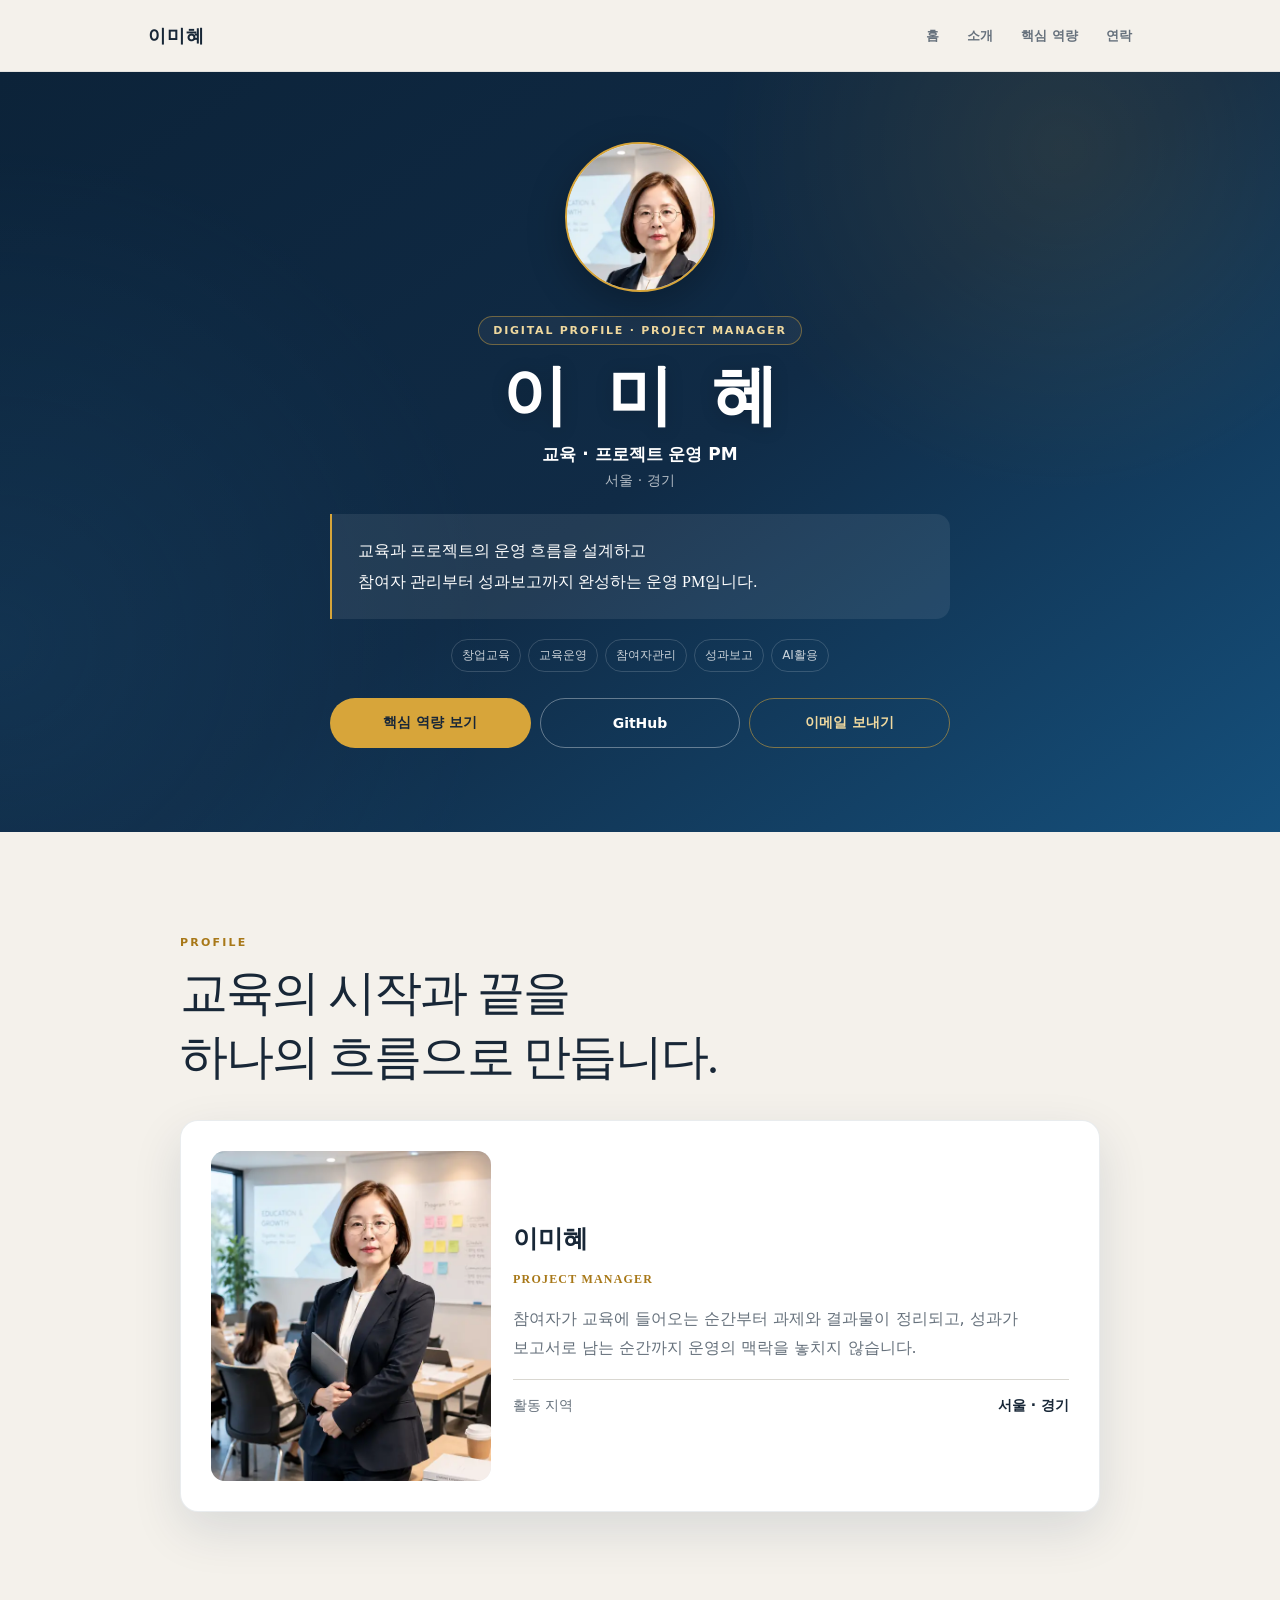
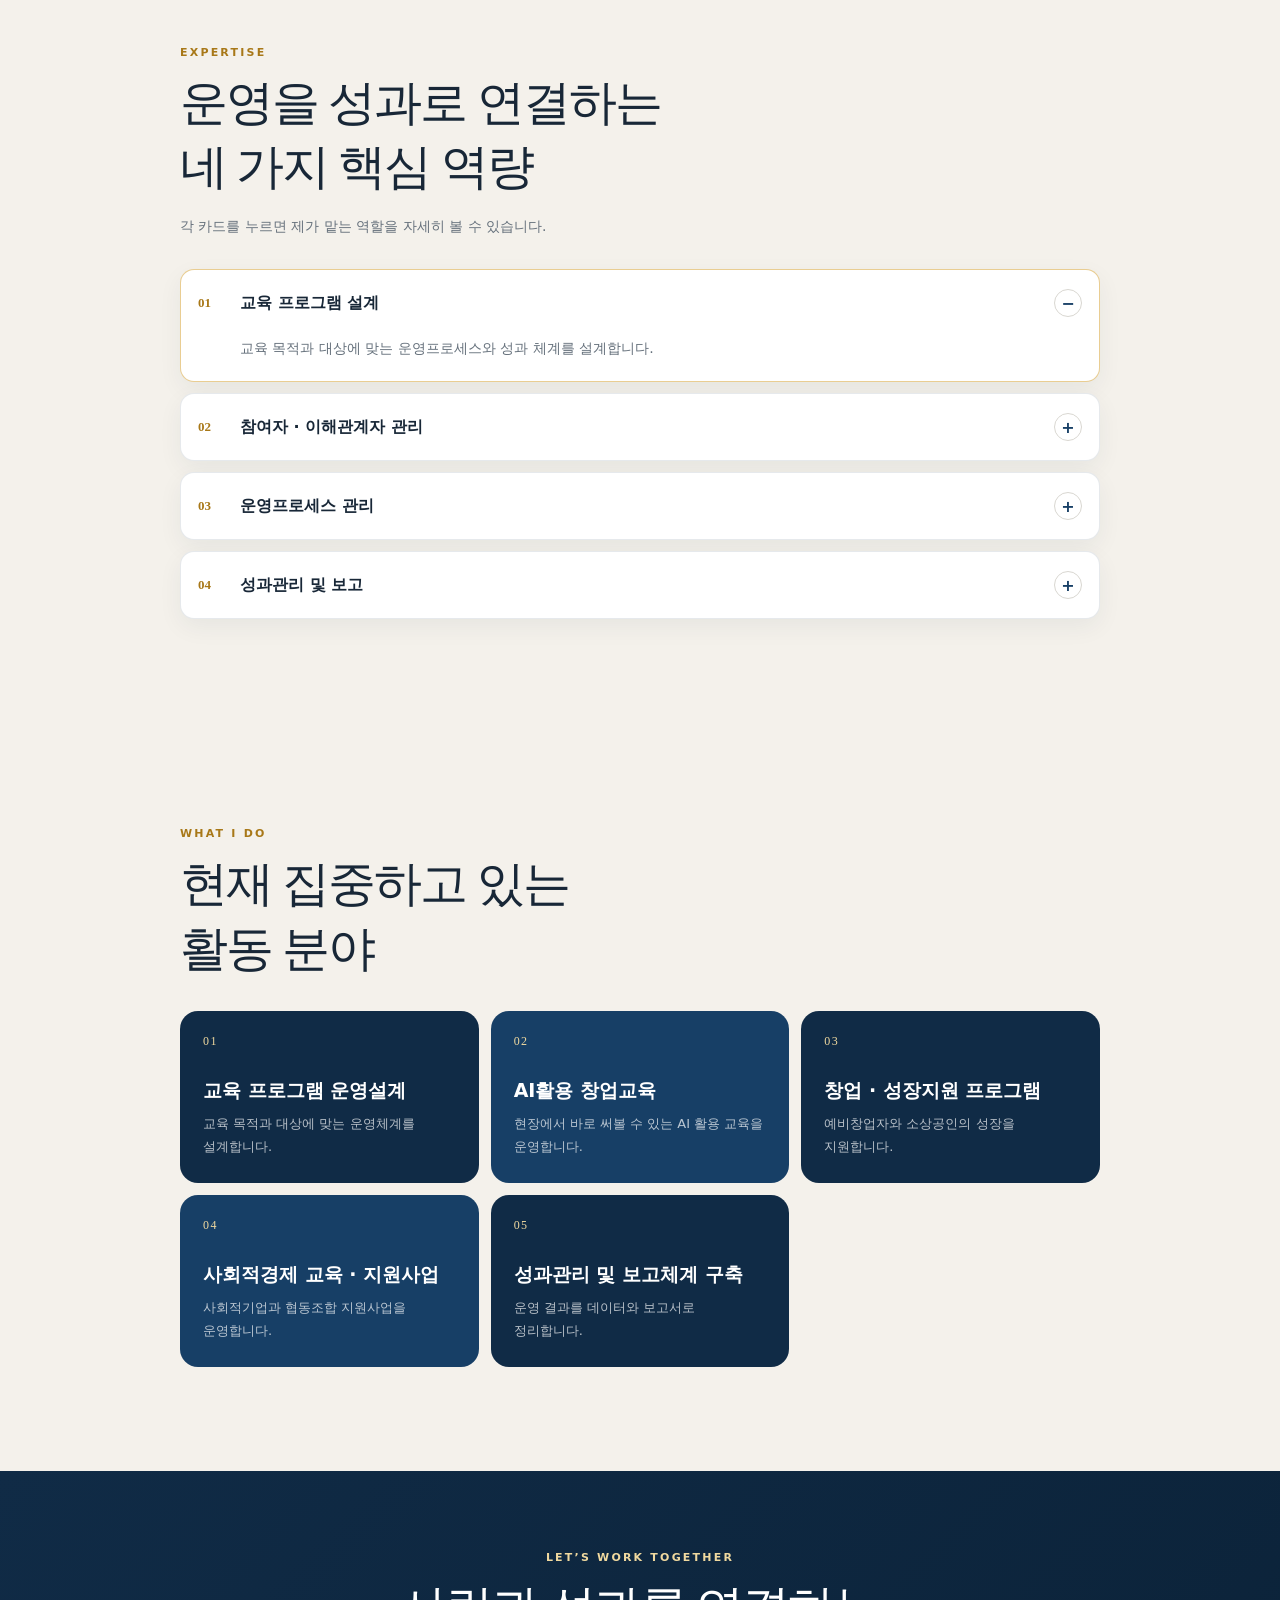
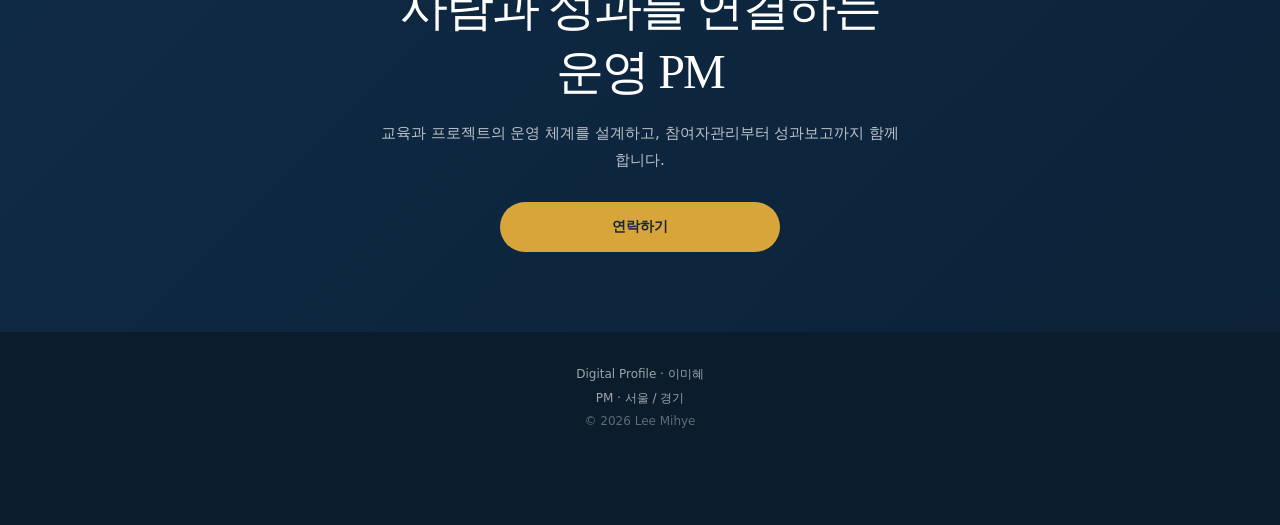
==== index.html @ c93a5d5e "Update profile content and contact links" ====
<!doctype html>
<html lang="ko">
  <head>
    <meta charset="utf-8" />
    <meta name="viewport" content="width=device-width, initial-scale=1" />
    <title>이미혜 PM | 창업교육 운영 프로필</title>
    <meta name="description" content="창업교육의 흐름을 설계하고 참여자 관리부터 성과보고까지 완성하는 운영 PM 이미혜의 디지털 프로필입니다." />
    <meta name="robots" content="index, follow" />
    <link rel="canonical" href="https://dlalgp75-del.github.io/" />

    <meta property="og:title" content="이미혜 PM | 창업교육 운영 프로필" />
    <meta property="og:description" content="창업교육 운영설계부터 참여자 관리, 성과보고까지 연결하는 운영 PM 이미혜입니다." />
    <meta property="og:type" content="profile" />
    <meta property="og:url" content="https://dlalgp75-del.github.io/" />
    <meta property="og:image" content="https://dlalgp75-del.github.io/assets/%EB%AA%85%ED%95%A8%EC%9D%B4%EB%AF%B8%EC%A7%80-%EC%82%AC%EC%A7%84.webp" />
    <meta property="og:image:alt" content="창업교육 운영 PM 이미혜 프로필 이미지" />

    <!-- 네이버 서치어드바이저 소유확인 meta 태그를 여기에 추가하세요. -->
    <!-- Google Search Console 소유확인 meta 태그를 여기에 추가하세요. -->

    <link rel="stylesheet" href="style.css" />
    <script src="script.js" defer></script>
  </head>
  <body>
    <header class="site-header">
      <div class="nav-shell">
        <a class="wordmark" href="#hero" aria-label="이미혜 프로필 홈">이미혜</a>
        <button class="menu-button" type="button" aria-expanded="false" aria-controls="site-nav">메뉴</button>
        <nav class="site-nav" id="site-nav" aria-label="주요 메뉴">
          <a href="#hero">홈</a>
          <a href="#profile">소개</a>
          <a href="#expertise">핵심 역량</a>
          <a href="#contact">연락</a>
        </nav>
      </div>
    </header>

    <main>
      <section class="hero" id="hero" aria-labelledby="hero-title">
        <div class="hero-glow" aria-hidden="true"></div>
        <div class="hero-inner">
          <div class="hero-photo-frame">
            <img src="assets/명함이미지-사진.webp" alt="교육 프로그램 운영 현장에서 태블릿을 든 이미혜 PM" width="600" height="800" />
          </div>
          <p class="hero-label">Digital Profile · Project Manager</p>
          <h1 id="hero-title">이 미 혜</h1>
          <p class="hero-role">교육 · 프로젝트 운영 PM</p>
          <p class="hero-location">서울 · 경기</p>
          <div class="hero-intro">
            <p>교육과 프로젝트의 운영 흐름을 설계하고</p>
            <p>참여자 관리부터 성과보고까지 완성하는 운영 PM입니다.</p>
          </div>
          <ul class="keyword-list" aria-label="핵심 키워드">
            <li>창업교육</li><li>교육운영</li><li>참여자관리</li><li>성과보고</li><li>AI활용</li>
          </ul>
          <div class="hero-actions">
            <a class="button button-primary" href="#expertise">핵심 역량 보기</a>
            <a class="button button-outline" href="https://github.com/dlalgp75-del" target="_blank" rel="noopener noreferrer">GitHub</a>
            <a class="button button-ghost" href="mailto:dlalgP75@gmail.com">이메일 보내기</a>
          </div>
        </div>
      </section>

      <section class="profile section" id="profile" aria-labelledby="profile-title">
        <div class="section-heading">
          <p class="eyebrow">Profile</p>
          <h2 id="profile-title">교육의 시작과 끝을<br />하나의 흐름으로 만듭니다.</h2>
        </div>
        <div class="profile-card">
          <img src="assets/명함이미지-사진.webp" alt="교육 프로그램을 운영하는 이미혜 PM의 프로필 사진" width="600" height="800" loading="lazy" />
          <div>
            <p class="profile-name">이미혜 <span>Project Manager</span></p>
            <p>참여자가 교육에 들어오는 순간부터 과제와 결과물이 정리되고, 성과가 보고서로 남는 순간까지 운영의 맥락을 놓치지 않습니다.</p>
            <div class="profile-meta">
              <span>활동 지역</span><strong>서울 · 경기</strong>
            </div>
          </div>
        </div>
      </section>

      <section class="expertise section" id="expertise" aria-labelledby="expertise-title">
        <div class="section-heading">
          <p class="eyebrow">Expertise</p>
          <h2 id="expertise-title">운영을 성과로 연결하는<br />네 가지 핵심 역량</h2>
          <p class="section-description">각 카드를 누르면 제가 맡는 역할을 자세히 볼 수 있습니다.</p>
        </div>

        <div class="accordion" data-accordion>
          <article class="accordion-item is-open">
            <h3><button type="button" aria-expanded="true"><span class="index">01</span><span>교육 프로그램 설계</span><span class="toggle" aria-hidden="true">−</span></button></h3>
            <div class="accordion-panel"><p>교육 목적과 대상에 맞는 운영프로세스와 성과 체계를 설계합니다.</p></div>
          </article>
          <article class="accordion-item">
            <h3><button type="button" aria-expanded="false"><span class="index">02</span><span>참여자 · 이해관계자 관리</span><span class="toggle" aria-hidden="true">+</span></button></h3>
            <div class="accordion-panel" hidden><p>교육생, 강사, 멘토, 기관 담당자를 연결하고 운영합니다.</p></div>
          </article>
          <article class="accordion-item">
            <h3><button type="button" aria-expanded="false"><span class="index">03</span><span>운영프로세스 관리</span><span class="toggle" aria-hidden="true">+</span></button></h3>
            <div class="accordion-panel" hidden><p>일정, 과제, 결과물, 커뮤니케이션을 체계적으로 관리합니다.</p></div>
          </article>
          <article class="accordion-item">
            <h3><button type="button" aria-expanded="false"><span class="index">04</span><span>성과관리 및 보고</span><span class="toggle" aria-hidden="true">+</span></button></h3>
            <div class="accordion-panel" hidden><p>교육 성과를 데이터로 정리하고 보고서까지 완성합니다.</p></div>
          </article>
        </div>
      </section>

      <section class="work section" id="work" aria-labelledby="work-title">
        <div class="section-heading">
          <p class="eyebrow">What I Do</p>
          <h2 id="work-title">현재 집중하고 있는<br />활동 분야</h2>
        </div>
        <div class="work-grid">
          <article><span>01</span><h3>교육 프로그램 운영설계</h3><p>교육 목적과 대상에 맞는 운영체계를 설계합니다.</p></article>
          <article><span>02</span><h3>AI활용 창업교육</h3><p>현장에서 바로 써볼 수 있는 AI 활용 교육을 운영합니다.</p></article>
          <article><span>03</span><h3>창업 · 성장지원 프로그램</h3><p>예비창업자와 소상공인의 성장을 지원합니다.</p></article>
          <article><span>04</span><h3>사회적경제 교육 · 지원사업</h3><p>사회적기업과 협동조합 지원사업을 운영합니다.</p></article>
          <article><span>05</span><h3>성과관리 및 보고체계 구축</h3><p>운영 결과를 데이터와 보고서로 정리합니다.</p></article>
        </div>
      </section>

      <section class="contact" id="contact" aria-labelledby="contact-title">
        <div class="contact-inner">
          <p class="eyebrow">Let’s Work Together</p>
          <h2 id="contact-title">사람과 성과를 연결하는<br />운영 PM</h2>
          <p>교육과 프로젝트의 운영 체계를 설계하고, 참여자관리부터 성과보고까지 함께 합니다.</p>
          <a class="button button-gold" href="mailto:dlalgP75@gmail.com">연락하기</a>
        </div>
      </section>
    </main>

    <footer>
      <p>Digital Profile · 이미혜</p>
      <p>PM · 서울 / 경기</p>
      <p class="copyright">© <span id="year"></span> Lee Mihye</p>
    </footer>

    <button class="top-button" type="button" aria-label="페이지 맨 위로">위로</button>
  </body>
</html>
---- style.css ----
:root {
  color-scheme: light;
  --navy: #102b46;
  --navy-2: #173f66;
  --navy-3: #244f78;
  --gold: #d7a53a;
  --gold-soft: #f0d99f;
  --paper: #f4f1eb;
  --white: #fff;
  --ink: #182737;
  --muted: #66717c;
  --line: #d9d7d1;
  --radius: 18px;
  --shadow: 0 18px 50px rgba(16, 43, 70, .12);
}

* { box-sizing: border-box; }
html { scroll-behavior: smooth; scroll-padding-top: 70px; }
body { margin: 0; overflow-x: hidden; background: var(--paper); color: var(--ink); font-family: Pretendard, "Noto Sans KR", system-ui, -apple-system, BlinkMacSystemFont, "Segoe UI", sans-serif; word-break: keep-all; }
button, a { -webkit-tap-highlight-color: transparent; }
a { color: inherit; text-decoration: none; }
button { font: inherit; }
img { display: block; max-width: 100%; }
h1, h2, h3, p { margin-top: 0; }

.site-header { position: sticky; top: 0; z-index: 50; height: 64px; background: rgba(244,241,235,.94); border-bottom: 1px solid rgba(16,43,70,.08); backdrop-filter: blur(14px); }
.nav-shell { width: min(100%, 1040px); height: 100%; margin: 0 auto; padding: 0 20px; display: flex; align-items: center; justify-content: space-between; }
.wordmark { font-family: Georgia, "Noto Serif KR", serif; font-size: 18px; font-weight: 700; letter-spacing: .05em; }
.menu-button { min-width: 48px; min-height: 44px; padding: 0 8px; border: 0; background: transparent; color: var(--navy); font-size: 14px; font-weight: 800; cursor: pointer; }
.site-nav { position: absolute; top: 64px; left: 0; right: 0; display: none; padding: 10px 20px 18px; background: rgba(244,241,235,.98); border-bottom: 1px solid var(--line); box-shadow: 0 14px 26px rgba(16,43,70,.08); }
.site-nav.is-open { display: grid; }
.site-nav a { min-height: 48px; display: flex; align-items: center; border-bottom: 1px solid rgba(16,43,70,.08); font-weight: 700; }

.hero { position: relative; overflow: hidden; background: linear-gradient(145deg, #0c2339 0%, var(--navy) 52%, #15507c 100%); color: var(--white); }
.hero-glow { position: absolute; inset: 0; opacity: .45; background: radial-gradient(circle at 83% 10%, rgba(215,165,58,.25), transparent 28%), radial-gradient(circle at 0 75%, rgba(45,121,174,.3), transparent 36%); pointer-events: none; }
.hero-inner { position: relative; width: min(100%, 760px); min-height: calc(100svh - 64px); margin: 0 auto; padding: 54px 20px 48px; display: flex; flex-direction: column; align-items: center; text-align: center; }
.hero-photo-frame { position: relative; width: 128px; height: 128px; flex: 0 0 128px; margin-bottom: 24px; overflow: hidden; border: 2px solid var(--gold); border-radius: 50%; box-shadow: 0 12px 38px rgba(0,0,0,.25); background: #e8edf2; }
.hero-photo-frame img { position: absolute; top: -8%; left: -40%; width: 180%; max-width: none; height: auto; }
.hero-label { margin-bottom: 15px; padding: 7px 14px; border: 1px solid rgba(215,165,58,.45); border-radius: 999px; background: rgba(255,255,255,.05); color: var(--gold-soft); font-size: 11px; font-weight: 700; letter-spacing: .16em; text-transform: uppercase; }
.hero h1 { margin-bottom: 12px; font-family: "Pretendard Variable", Pretendard, "Noto Sans KR", "Apple SD Gothic Neo", "Malgun Gothic", sans-serif; font-size: clamp(42px, 13vw, 66px); font-weight: 800; letter-spacing: .16em; line-height: 1.08; text-indent: .16em; text-shadow: 0 2px 18px rgba(0, 0, 0, .18); -webkit-font-smoothing: antialiased; }
.hero-role { margin-bottom: 6px; font-size: 17px; font-weight: 700; }
.hero-location { margin-bottom: 24px; color: rgba(255,255,255,.68); font-size: 14px; }
.hero-intro { width: 100%; margin-bottom: 20px; padding: 19px 18px; text-align: left; border-left: 2px solid var(--gold); border-radius: 0 14px 14px 0; background: rgba(255,255,255,.08); }
.hero-intro p { margin: 0; font-family: Georgia, "Noto Serif KR", serif; font-size: 16px; line-height: 1.9; }
.keyword-list { list-style: none; margin: 0 0 26px; padding: 0; display: flex; flex-wrap: wrap; justify-content: center; gap: 7px; }
.keyword-list li { padding: 7px 10px; border: 1px solid rgba(255,255,255,.16); border-radius: 999px; color: rgba(255,255,255,.78); font-size: 12px; }
.hero-actions { width: 100%; display: grid; grid-template-columns: 1fr 1fr; gap: 9px; }
.button { min-height: 50px; display: inline-flex; align-items: center; justify-content: center; padding: 0 17px; border: 1px solid transparent; border-radius: 999px; font-size: 14px; font-weight: 800; transition: transform .2s ease, background .2s ease; }
.button:active { transform: scale(.98); }
.button-primary { background: var(--gold); color: #172638; }
.button-outline { border-color: rgba(255,255,255,.35); color: var(--white); }
.button-ghost { grid-column: 1 / -1; border-color: rgba(215,165,58,.55); color: var(--gold-soft); }

.section { width: min(calc(100% - 40px), 920px); margin: 0 auto; padding: 78px 0; }
.section-heading { margin-bottom: 30px; }
.eyebrow { margin-bottom: 12px; color: #a87818; font-size: 11px; font-weight: 800; letter-spacing: .2em; text-transform: uppercase; }
.section h2, .contact h2 { margin-bottom: 16px; font-family: Georgia, "Noto Serif KR", serif; font-size: clamp(30px, 9vw, 48px); font-weight: 500; line-height: 1.34; letter-spacing: -.04em; }
.section-description { margin: 0; color: var(--muted); font-size: 14px; line-height: 1.7; }

.profile { padding-bottom: 20px; }
.profile-card { padding: 24px; display: grid; gap: 22px; background: var(--white); border: 1px solid rgba(16,43,70,.09); border-radius: var(--radius); box-shadow: var(--shadow); }
.profile-card img { width: 100%; height: min(74vw, 340px); object-fit: cover; object-position: center 29%; border-radius: 14px; background: #e8edf2; }
.profile-card p { color: var(--muted); line-height: 1.85; }
.profile-name { margin-bottom: 14px; color: var(--ink) !important; font-family: Georgia, "Noto Serif KR", serif; font-size: 25px; font-weight: 700; }
.profile-name span { display: block; margin-top: 5px; color: #a87818; font-family: inherit; font-size: 12px; letter-spacing: .1em; text-transform: uppercase; }
.profile-meta { padding-top: 17px; display: flex; justify-content: space-between; border-top: 1px solid var(--line); font-size: 14px; }
.profile-meta span { color: var(--muted); }

.accordion { display: grid; gap: 11px; }
.accordion-item { overflow: hidden; background: var(--white); border: 1px solid rgba(16,43,70,.1); border-radius: 14px; box-shadow: 0 8px 24px rgba(16,43,70,.06); }
.accordion-item h3 { margin: 0; }
.accordion-item button { width: 100%; min-height: 66px; padding: 0 17px; display: grid; grid-template-columns: 34px 1fr 28px; align-items: center; gap: 8px; text-align: left; border: 0; background: transparent; color: var(--ink); font-size: 16px; font-weight: 800; cursor: pointer; }
.accordion-item .index { color: #a87818; font-family: Georgia, serif; font-size: 13px; }
.accordion-item .toggle { width: 28px; height: 28px; display: grid; place-items: center; border: 1px solid var(--line); border-radius: 50%; color: var(--navy-2); }
.accordion-panel { padding: 0 18px 20px 59px; }
.accordion-panel p { margin: 0; color: var(--muted); font-size: 14px; line-height: 1.8; }
.accordion-item.is-open { border-color: rgba(215,165,58,.55); }

.work { padding-top: 36px; }
.work-grid { display: grid; gap: 12px; }
.work-grid article { min-height: 172px; padding: 23px; position: relative; overflow: hidden; background: var(--navy); color: white; border-radius: var(--radius); }
.work-grid article:nth-child(even) { background: var(--navy-2); }
.work-grid span { display: block; margin-bottom: 28px; color: var(--gold-soft); font-family: Georgia, serif; font-size: 12px; letter-spacing: .12em; }
.work-grid h3 { margin-bottom: 9px; font-size: 19px; line-height: 1.45; }
.work-grid p { margin: 0; color: rgba(255,255,255,.7); font-size: 13px; line-height: 1.7; }

.contact { padding: 80px 20px; background: linear-gradient(135deg, var(--navy), #0b2238); color: white; }
.contact-inner { width: min(100%, 760px); margin: 0 auto; text-align: center; }
.contact .eyebrow { color: var(--gold-soft); }
.contact p:not(.eyebrow) { max-width: 560px; margin: 0 auto 28px; color: rgba(255,255,255,.72); font-size: 15px; line-height: 1.8; }
.button-gold { min-width: min(100%, 280px); background: var(--gold); color: #172638; }

footer { padding: 34px 20px 90px; text-align: center; background: #0b1c2c; color: rgba(255,255,255,.6); font-size: 12px; }
footer p { margin-bottom: 7px; }
.copyright { color: rgba(255,255,255,.35); }
.top-button { position: fixed; right: 16px; bottom: 16px; z-index: 40; min-width: 52px; min-height: 52px; padding: 0 12px; border: 0; border-radius: 50%; background: var(--gold); color: #172638; font-size: 12px; font-weight: 900; box-shadow: 0 10px 28px rgba(16,43,70,.24); cursor: pointer; opacity: 0; visibility: hidden; transform: translateY(8px); transition: .2s ease; }
.top-button.is-visible { opacity: 1; visibility: visible; transform: translateY(0); }

:focus-visible { outline: 3px solid #f5c552; outline-offset: 3px; }
@media (prefers-reduced-motion: reduce) { html { scroll-behavior: auto; } *, *::before, *::after { transition-duration: .01ms !important; animation-duration: .01ms !important; } }

@media (min-width: 700px) {
  .site-header { height: 72px; }
  .nav-shell { padding: 0 28px; }
  .menu-button { display: none; }
  .site-nav { position: static; display: flex; gap: 28px; padding: 0; background: transparent; border: 0; box-shadow: none; }
  .site-nav a { min-height: 44px; border: 0; color: var(--muted); font-size: 13px; }
  .hero-inner { min-height: 760px; padding: 70px 28px 62px; }
  .hero-photo-frame { width: 150px; height: 150px; flex-basis: 150px; }
  .hero-intro { max-width: 620px; padding: 22px 26px; }
  .hero-actions { max-width: 620px; grid-template-columns: repeat(3, 1fr); }
  .button-ghost { grid-column: auto; }
  .section { padding: 104px 0; }
  .profile { padding-bottom: 30px; }
  .profile-card { grid-template-columns: 280px 1fr; align-items: center; padding: 30px; }
  .profile-card img { height: 330px; }
  .work-grid { grid-template-columns: repeat(2, 1fr); }
  .work-grid article:last-child { grid-column: 1 / -1; }
}

@media (min-width: 1020px) {
  .work-grid { grid-template-columns: repeat(3, 1fr); }
  .work-grid article:last-child { grid-column: auto; }
}
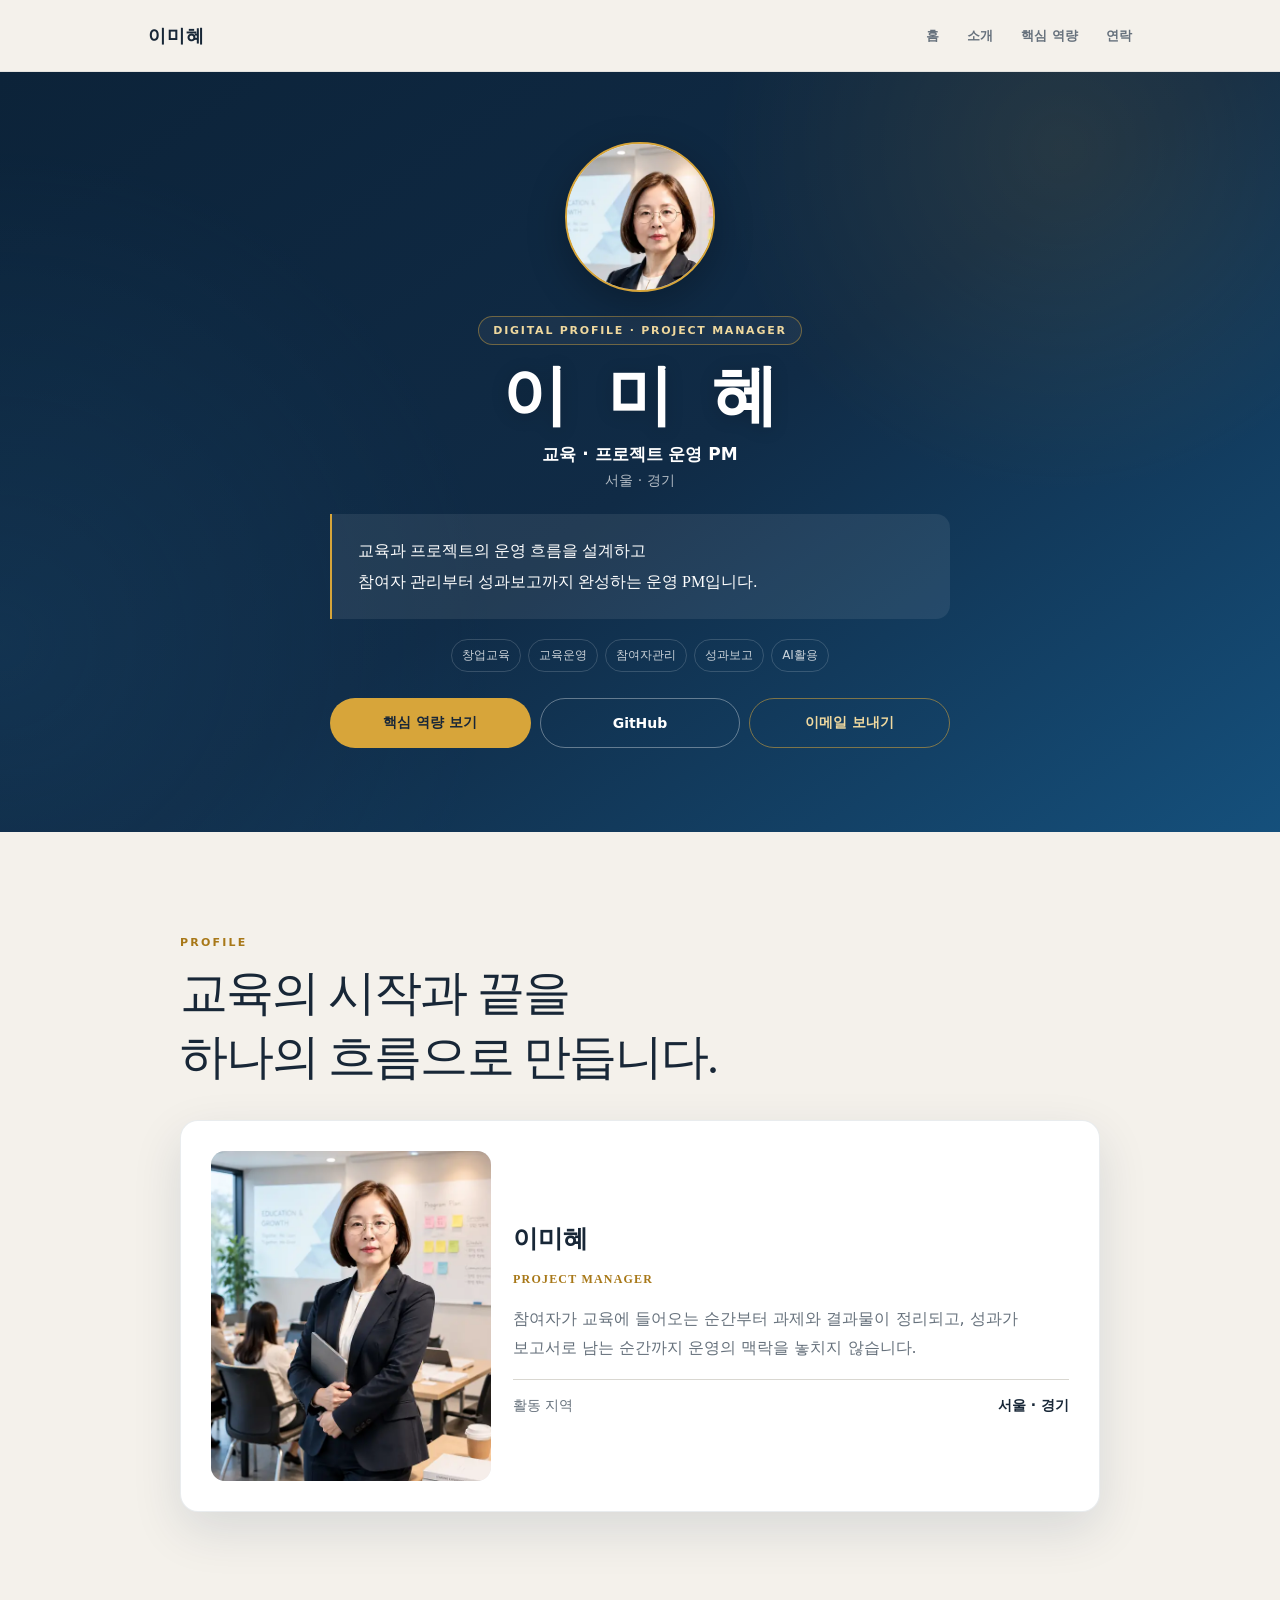
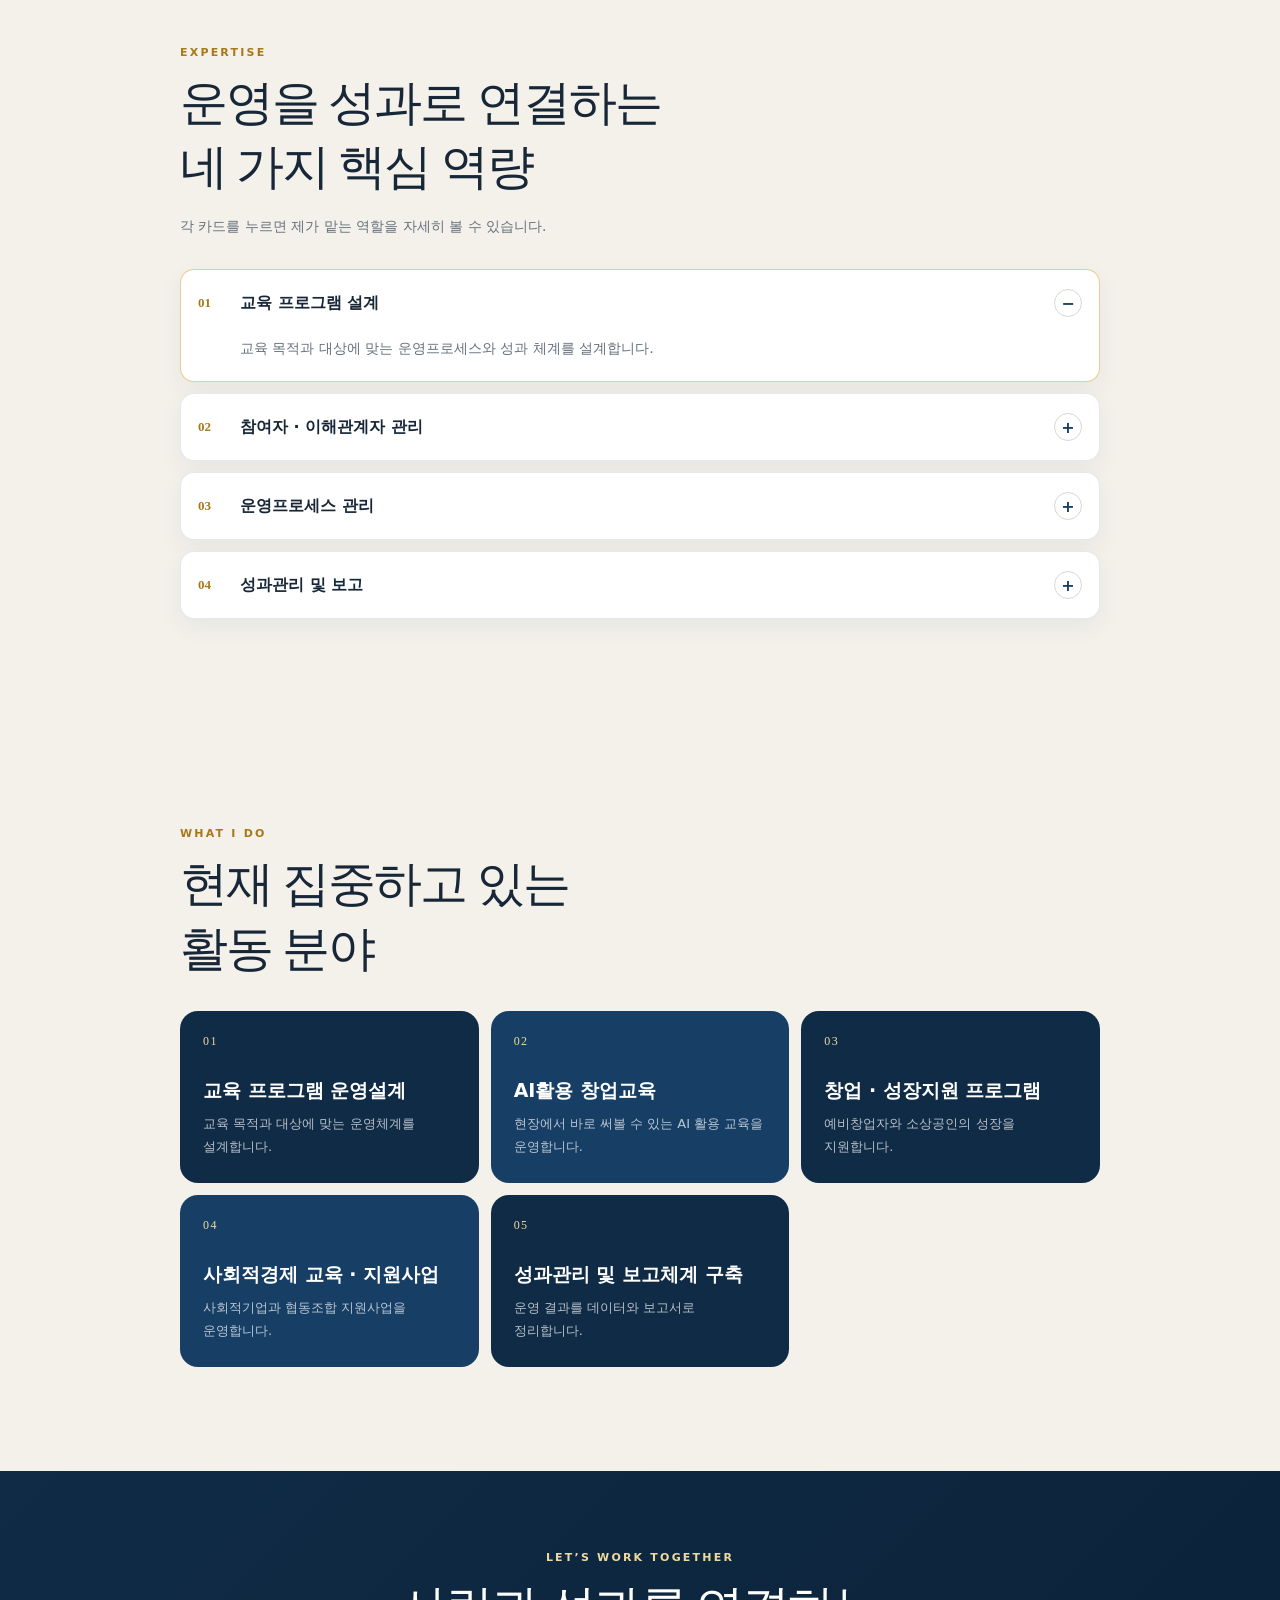
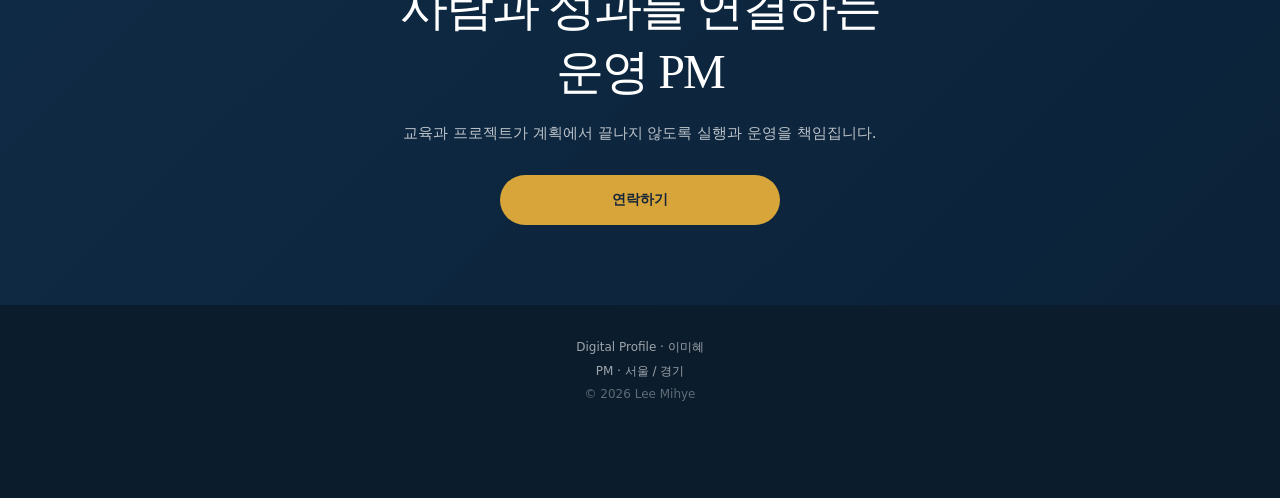
==== commit b82223a5: "Add Naver site verification" ====
--- a/index.html
+++ b/index.html
@@ -15,7 +15,7 @@
     <meta property="og:image" content="https://dlalgp75-del.github.io/assets/%EB%AA%85%ED%95%A8%EC%9D%B4%EB%AF%B8%EC%A7%80-%EC%82%AC%EC%A7%84.webp" />
     <meta property="og:image:alt" content="창업교육 운영 PM 이미혜 프로필 이미지" />
 
-    <!-- 네이버 서치어드바이저 소유확인 meta 태그를 여기에 추가하세요. -->
+    <meta name="naver-site-verification" content="129de9b3746210fc7289e3634376429705ed13fb" />
     <!-- Google Search Console 소유확인 meta 태그를 여기에 추가하세요. -->
 
     <link rel="stylesheet" href="style.css" />
@@ -123,7 +123,7 @@
         <div class="contact-inner">
           <p class="eyebrow">Let’s Work Together</p>
           <h2 id="contact-title">사람과 성과를 연결하는<br />운영 PM</h2>
-          <p>교육과 프로젝트의 운영 체계를 설계하고, 참여자관리부터 성과보고까지 함께 합니다.</p>
+          <p>교육과 프로젝트가 계획에서 끝나지 않도록 실행과 운영을 책임집니다.</p>
           <a class="button button-gold" href="mailto:dlalgP75@gmail.com">연락하기</a>
         </div>
       </section>
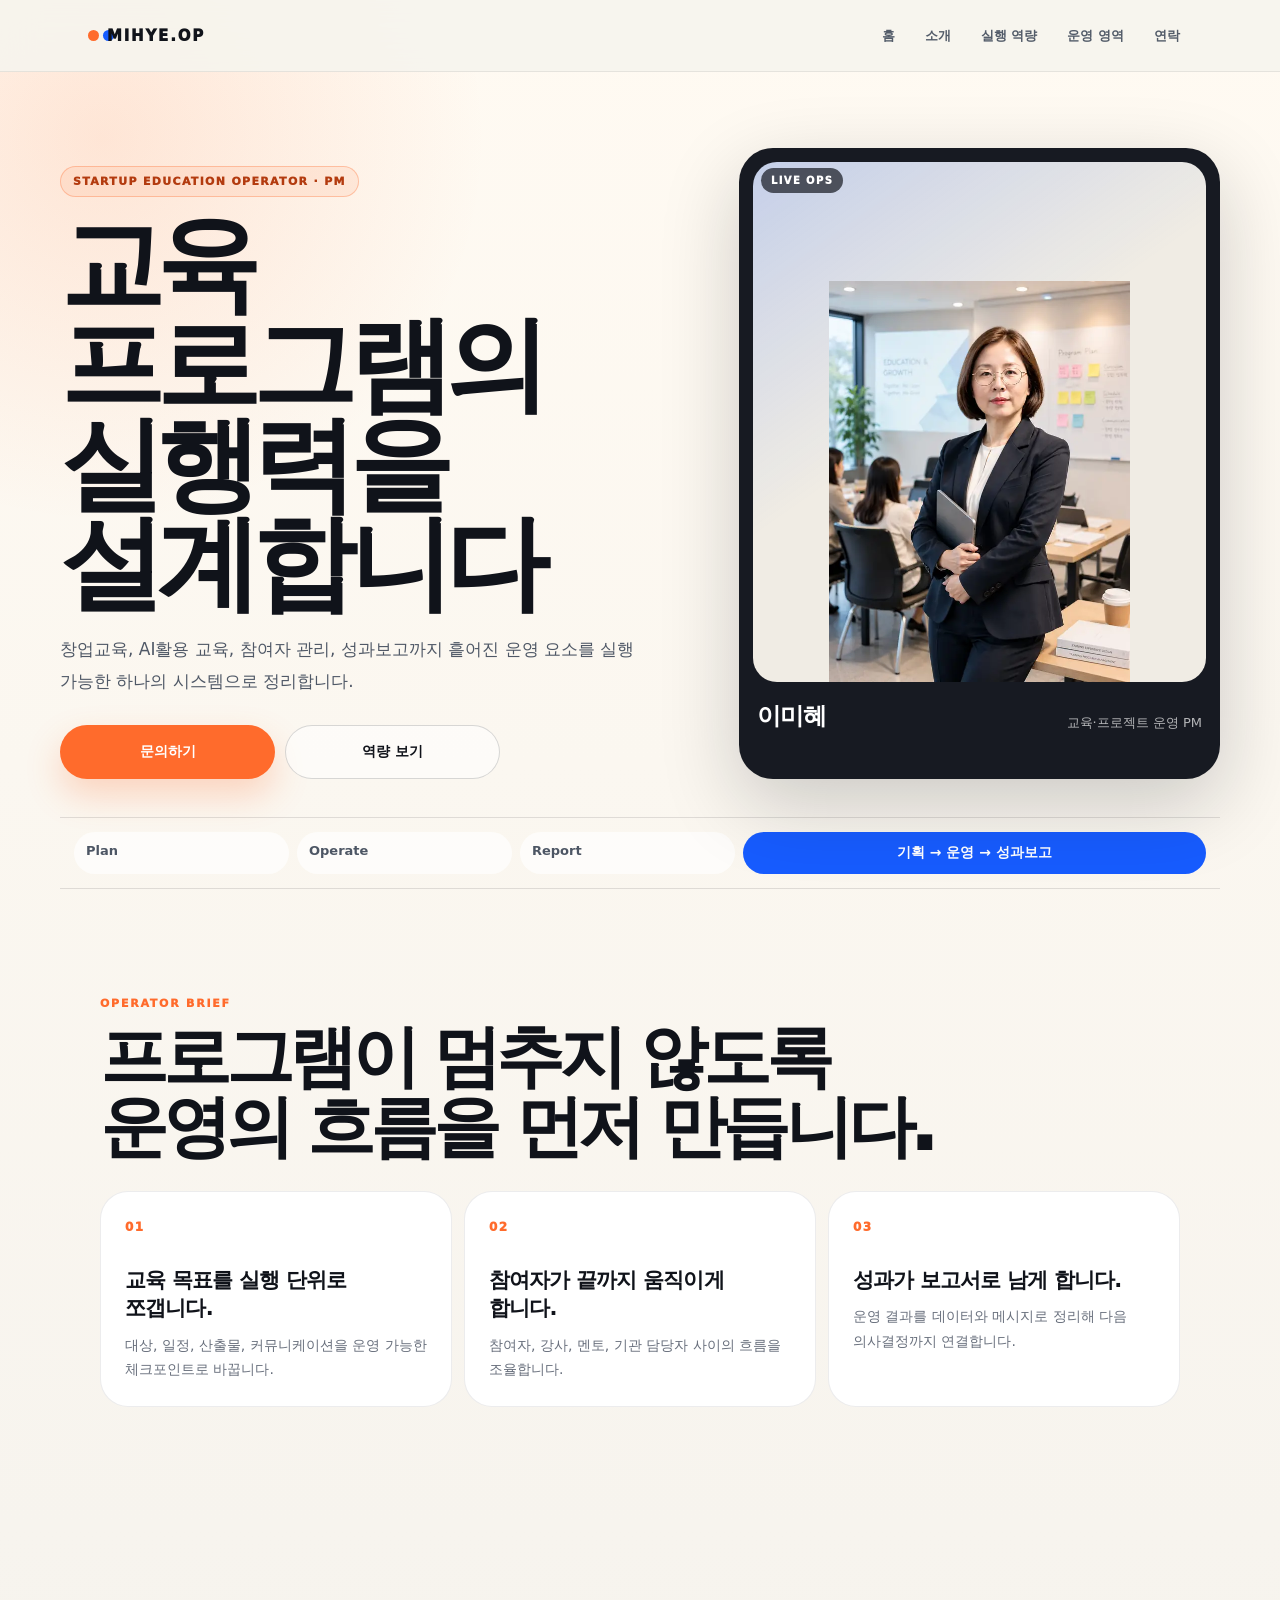
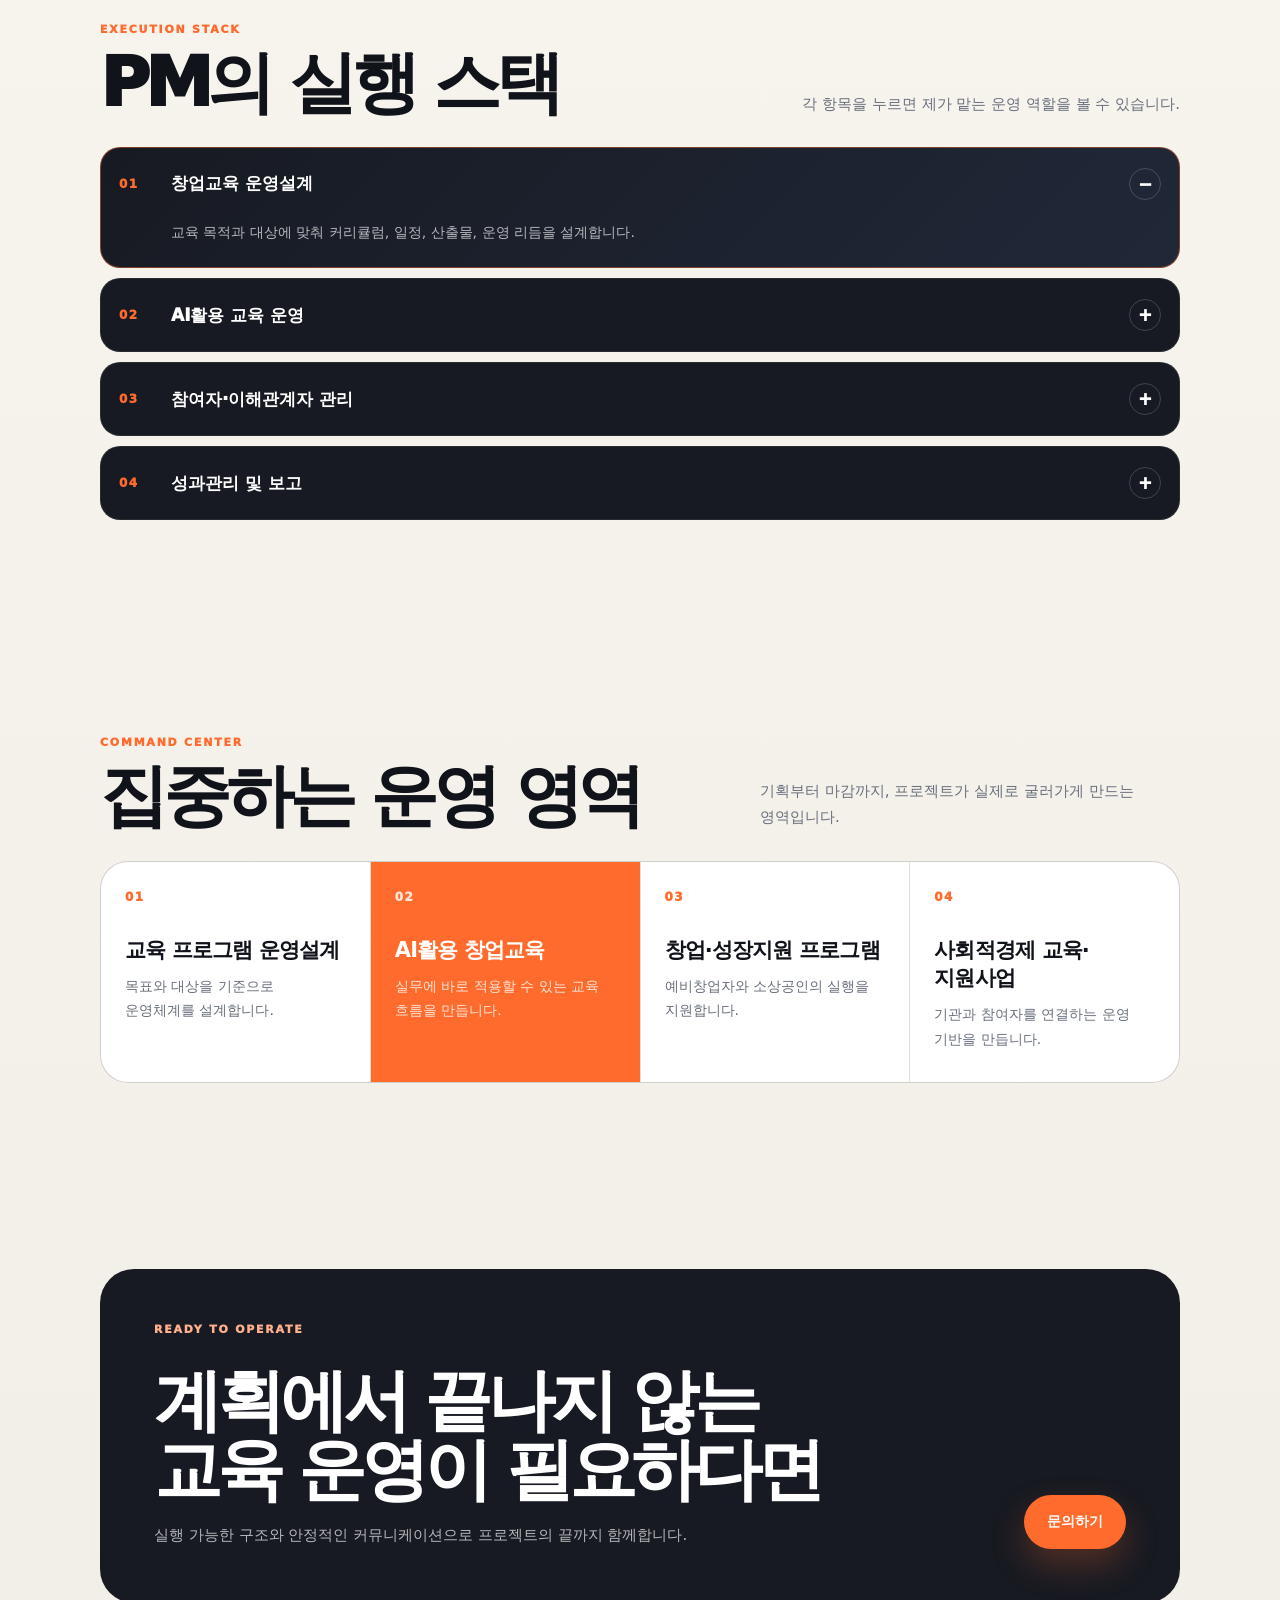
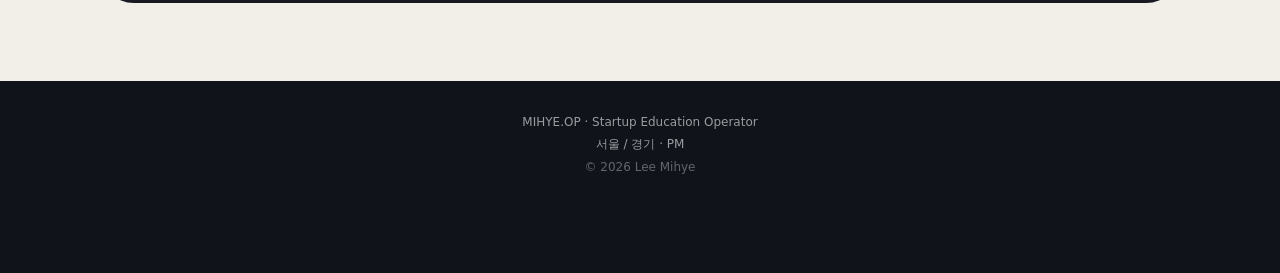
==== commit c86f25a1: "Redesign business card homepage" ====
--- a/index.html
+++ b/index.html
@@ -3,20 +3,32 @@
   <head>
     <meta charset="utf-8" />
     <meta name="viewport" content="width=device-width, initial-scale=1" />
-    <title>이미혜 PM | 창업교육 운영 프로필</title>
-    <meta name="description" content="창업교육의 흐름을 설계하고 참여자 관리부터 성과보고까지 완성하는 운영 PM 이미혜의 디지털 프로필입니다." />
+    <title>이미혜 | Startup Education Operator</title>
+    <meta
+      name="description"
+      content="교육 프로그램의 실행력을 설계하고 창업교육, AI활용, 참여자 관리, 성과보고까지 연결하는 운영 PM 이미혜의 디지털 명함입니다."
+    />
     <meta name="robots" content="index, follow" />
     <link rel="canonical" href="https://dlalgp75-del.github.io/" />
 
-    <meta property="og:title" content="이미혜 PM | 창업교육 운영 프로필" />
-    <meta property="og:description" content="창업교육 운영설계부터 참여자 관리, 성과보고까지 연결하는 운영 PM 이미혜입니다." />
+    <meta property="og:title" content="이미혜 | Startup Education Operator" />
+    <meta
+      property="og:description"
+      content="교육 프로그램의 실행력을 설계하는 교육·프로젝트 운영 PM입니다."
+    />
     <meta property="og:type" content="profile" />
     <meta property="og:url" content="https://dlalgp75-del.github.io/" />
     <meta property="og:image" content="https://dlalgp75-del.github.io/assets/%EB%AA%85%ED%95%A8%EC%9D%B4%EB%AF%B8%EC%A7%80-%EC%82%AC%EC%A7%84.webp" />
-    <meta property="og:image:alt" content="창업교육 운영 PM 이미혜 프로필 이미지" />
-
+    <meta property="og:image:alt" content="교육·프로젝트 운영 PM 이미혜 프로필 이미지" />
+
+    <meta name="theme-color" content="#ff6b2c" />
+    <link rel="icon" href="assets/favicon.svg" type="image/svg+xml" />
+    <link rel="alternate icon" href="assets/favicon.svg" />
+
+    <!-- 네이버 서치어드바이저 소유확인 meta 태그 -->
     <meta name="naver-site-verification" content="129de9b3746210fc7289e3634376429705ed13fb" />
-    <!-- Google Search Console 소유확인 meta 태그를 여기에 추가하세요. -->
+    <!-- Google Search Console 소유확인 meta 태그 -->
+    <meta name="google-site-verification" content="pOW8iEsNXbfa50IV0wACJZrqxTkTw2-eVCMSi6U2Gq4" />
 
     <link rel="stylesheet" href="style.css" />
     <script src="script.js" defer></script>
@@ -24,12 +36,13 @@
   <body>
     <header class="site-header">
       <div class="nav-shell">
-        <a class="wordmark" href="#hero" aria-label="이미혜 프로필 홈">이미혜</a>
+        <a class="wordmark" href="#hero" aria-label="이미혜 프로필 홈">MIHYE.OP</a>
         <button class="menu-button" type="button" aria-expanded="false" aria-controls="site-nav">메뉴</button>
         <nav class="site-nav" id="site-nav" aria-label="주요 메뉴">
           <a href="#hero">홈</a>
           <a href="#profile">소개</a>
-          <a href="#expertise">핵심 역량</a>
+          <a href="#expertise">실행 역량</a>
+          <a href="#work">운영 영역</a>
           <a href="#contact">연락</a>
         </nav>
       </div>
@@ -37,101 +50,174 @@
 
     <main>
       <section class="hero" id="hero" aria-labelledby="hero-title">
-        <div class="hero-glow" aria-hidden="true"></div>
         <div class="hero-inner">
-          <div class="hero-photo-frame">
-            <img src="assets/명함이미지-사진.webp" alt="교육 프로그램 운영 현장에서 태블릿을 든 이미혜 PM" width="600" height="800" />
-          </div>
-          <p class="hero-label">Digital Profile · Project Manager</p>
-          <h1 id="hero-title">이 미 혜</h1>
-          <p class="hero-role">교육 · 프로젝트 운영 PM</p>
-          <p class="hero-location">서울 · 경기</p>
-          <div class="hero-intro">
-            <p>교육과 프로젝트의 운영 흐름을 설계하고</p>
-            <p>참여자 관리부터 성과보고까지 완성하는 운영 PM입니다.</p>
-          </div>
-          <ul class="keyword-list" aria-label="핵심 키워드">
-            <li>창업교육</li><li>교육운영</li><li>참여자관리</li><li>성과보고</li><li>AI활용</li>
-          </ul>
-          <div class="hero-actions">
-            <a class="button button-primary" href="#expertise">핵심 역량 보기</a>
-            <a class="button button-outline" href="https://github.com/dlalgp75-del" target="_blank" rel="noopener noreferrer">GitHub</a>
-            <a class="button button-ghost" href="mailto:dlalgP75@gmail.com">이메일 보내기</a>
-          </div>
+          <div class="hero-copy">
+            <p class="hero-label">Startup Education Operator · PM</p>
+            <h1 id="hero-title">교육 프로그램의<br />실행력을 설계합니다</h1>
+            <p class="hero-lead">
+              창업교육, AI활용 교육, 참여자 관리, 성과보고까지 흩어진 운영 요소를
+              실행 가능한 하나의 시스템으로 정리합니다.
+            </p>
+            <div class="hero-actions">
+              <a class="button button-primary" href="mailto:dlalgp75@gmail.com">문의하기</a>
+              <a class="button button-outline" href="#expertise">역량 보기</a>
+            </div>
+          </div>
+
+          <div class="operator-card" aria-label="이미혜 운영 PM 프로필">
+            <div class="photo-panel">
+              <img
+                src="assets/명함이미지-사진.webp"
+                alt="교육 프로그램 운영 현장의 이미혜 PM"
+                width="600"
+                height="800"
+              />
+            </div>
+            <div class="operator-meta">
+              <p class="profile-name">이미혜</p>
+              <p>교육·프로젝트 운영 PM</p>
+            </div>
+          </div>
+        </div>
+
+        <div class="command-strip" aria-label="운영 프로세스 요약">
+          <span>Plan</span>
+          <span>Operate</span>
+          <span>Report</span>
+          <strong>기획 → 운영 → 성과보고</strong>
         </div>
       </section>
 
       <section class="profile section" id="profile" aria-labelledby="profile-title">
         <div class="section-heading">
-          <p class="eyebrow">Profile</p>
-          <h2 id="profile-title">교육의 시작과 끝을<br />하나의 흐름으로 만듭니다.</h2>
-        </div>
-        <div class="profile-card">
-          <img src="assets/명함이미지-사진.webp" alt="교육 프로그램을 운영하는 이미혜 PM의 프로필 사진" width="600" height="800" loading="lazy" />
+          <p class="eyebrow">Operator Brief</p>
+          <h2 id="profile-title">프로그램이 멈추지 않도록<br />운영의 흐름을 먼저 만듭니다.</h2>
+        </div>
+        <div class="brief-grid">
+          <article>
+            <span>01</span>
+            <h3>교육 목표를 실행 단위로 쪼갭니다.</h3>
+            <p>대상, 일정, 산출물, 커뮤니케이션을 운영 가능한 체크포인트로 바꿉니다.</p>
+          </article>
+          <article>
+            <span>02</span>
+            <h3>참여자가 끝까지 움직이게 합니다.</h3>
+            <p>참여자, 강사, 멘토, 기관 담당자 사이의 흐름을 조율합니다.</p>
+          </article>
+          <article>
+            <span>03</span>
+            <h3>성과가 보고서로 남게 합니다.</h3>
+            <p>운영 결과를 데이터와 메시지로 정리해 다음 의사결정까지 연결합니다.</p>
+          </article>
+        </div>
+      </section>
+
+      <section class="expertise section" id="expertise" aria-labelledby="expertise-title">
+        <div class="section-heading section-heading-split">
           <div>
-            <p class="profile-name">이미혜 <span>Project Manager</span></p>
-            <p>참여자가 교육에 들어오는 순간부터 과제와 결과물이 정리되고, 성과가 보고서로 남는 순간까지 운영의 맥락을 놓치지 않습니다.</p>
-            <div class="profile-meta">
-              <span>활동 지역</span><strong>서울 · 경기</strong>
-            </div>
-          </div>
-        </div>
-      </section>
-
-      <section class="expertise section" id="expertise" aria-labelledby="expertise-title">
-        <div class="section-heading">
-          <p class="eyebrow">Expertise</p>
-          <h2 id="expertise-title">운영을 성과로 연결하는<br />네 가지 핵심 역량</h2>
-          <p class="section-description">각 카드를 누르면 제가 맡는 역할을 자세히 볼 수 있습니다.</p>
+            <p class="eyebrow">Execution Stack</p>
+            <h2 id="expertise-title">PM의 실행 스택</h2>
+          </div>
+          <p class="section-description">각 항목을 누르면 제가 맡는 운영 역할을 볼 수 있습니다.</p>
         </div>
 
         <div class="accordion" data-accordion>
           <article class="accordion-item is-open">
-            <h3><button type="button" aria-expanded="true"><span class="index">01</span><span>교육 프로그램 설계</span><span class="toggle" aria-hidden="true">−</span></button></h3>
-            <div class="accordion-panel"><p>교육 목적과 대상에 맞는 운영프로세스와 성과 체계를 설계합니다.</p></div>
+            <h3>
+              <button type="button" aria-expanded="true">
+                <span class="index">01</span>
+                <span>창업교육 운영설계</span>
+                <span class="toggle" aria-hidden="true">−</span>
+              </button>
+            </h3>
+            <div class="accordion-panel">
+              <p>교육 목적과 대상에 맞춰 커리큘럼, 일정, 산출물, 운영 리듬을 설계합니다.</p>
+            </div>
           </article>
           <article class="accordion-item">
-            <h3><button type="button" aria-expanded="false"><span class="index">02</span><span>참여자 · 이해관계자 관리</span><span class="toggle" aria-hidden="true">+</span></button></h3>
-            <div class="accordion-panel" hidden><p>교육생, 강사, 멘토, 기관 담당자를 연결하고 운영합니다.</p></div>
+            <h3>
+              <button type="button" aria-expanded="false">
+                <span class="index">02</span>
+                <span>AI활용 교육 운영</span>
+                <span class="toggle" aria-hidden="true">+</span>
+              </button>
+            </h3>
+            <div class="accordion-panel" hidden>
+              <p>현장에서 바로 적용할 수 있는 AI 활용 교육을 기획하고 실행 흐름을 관리합니다.</p>
+            </div>
           </article>
           <article class="accordion-item">
-            <h3><button type="button" aria-expanded="false"><span class="index">03</span><span>운영프로세스 관리</span><span class="toggle" aria-hidden="true">+</span></button></h3>
-            <div class="accordion-panel" hidden><p>일정, 과제, 결과물, 커뮤니케이션을 체계적으로 관리합니다.</p></div>
+            <h3>
+              <button type="button" aria-expanded="false">
+                <span class="index">03</span>
+                <span>참여자·이해관계자 관리</span>
+                <span class="toggle" aria-hidden="true">+</span>
+              </button>
+            </h3>
+            <div class="accordion-panel" hidden>
+              <p>교육생, 강사, 멘토, 기관 담당자의 커뮤니케이션과 진행 상태를 정리합니다.</p>
+            </div>
           </article>
           <article class="accordion-item">
-            <h3><button type="button" aria-expanded="false"><span class="index">04</span><span>성과관리 및 보고</span><span class="toggle" aria-hidden="true">+</span></button></h3>
-            <div class="accordion-panel" hidden><p>교육 성과를 데이터로 정리하고 보고서까지 완성합니다.</p></div>
+            <h3>
+              <button type="button" aria-expanded="false">
+                <span class="index">04</span>
+                <span>성과관리 및 보고</span>
+                <span class="toggle" aria-hidden="true">+</span>
+              </button>
+            </h3>
+            <div class="accordion-panel" hidden>
+              <p>운영 성과를 데이터, 사례, 메시지로 구조화해 보고서까지 완성합니다.</p>
+            </div>
           </article>
         </div>
       </section>
 
       <section class="work section" id="work" aria-labelledby="work-title">
-        <div class="section-heading">
-          <p class="eyebrow">What I Do</p>
-          <h2 id="work-title">현재 집중하고 있는<br />활동 분야</h2>
+        <div class="section-heading section-heading-split">
+          <div>
+            <p class="eyebrow">Command Center</p>
+            <h2 id="work-title">집중하는 운영 영역</h2>
+          </div>
+          <p class="section-description">기획부터 마감까지, 프로젝트가 실제로 굴러가게 만드는 영역입니다.</p>
         </div>
         <div class="work-grid">
-          <article><span>01</span><h3>교육 프로그램 운영설계</h3><p>교육 목적과 대상에 맞는 운영체계를 설계합니다.</p></article>
-          <article><span>02</span><h3>AI활용 창업교육</h3><p>현장에서 바로 써볼 수 있는 AI 활용 교육을 운영합니다.</p></article>
-          <article><span>03</span><h3>창업 · 성장지원 프로그램</h3><p>예비창업자와 소상공인의 성장을 지원합니다.</p></article>
-          <article><span>04</span><h3>사회적경제 교육 · 지원사업</h3><p>사회적기업과 협동조합 지원사업을 운영합니다.</p></article>
-          <article><span>05</span><h3>성과관리 및 보고체계 구축</h3><p>운영 결과를 데이터와 보고서로 정리합니다.</p></article>
+          <article>
+            <span>01</span>
+            <h3>교육 프로그램 운영설계</h3>
+            <p>목표와 대상을 기준으로 운영체계를 설계합니다.</p>
+          </article>
+          <article>
+            <span>02</span>
+            <h3>AI활용 창업교육</h3>
+            <p>실무에 바로 적용할 수 있는 교육 흐름을 만듭니다.</p>
+          </article>
+          <article>
+            <span>03</span>
+            <h3>창업·성장지원 프로그램</h3>
+            <p>예비창업자와 소상공인의 실행을 지원합니다.</p>
+          </article>
+          <article>
+            <span>04</span>
+            <h3>사회적경제 교육·지원사업</h3>
+            <p>기관과 참여자를 연결하는 운영 기반을 만듭니다.</p>
+          </article>
         </div>
       </section>
 
       <section class="contact" id="contact" aria-labelledby="contact-title">
         <div class="contact-inner">
-          <p class="eyebrow">Let’s Work Together</p>
-          <h2 id="contact-title">사람과 성과를 연결하는<br />운영 PM</h2>
-          <p>교육과 프로젝트가 계획에서 끝나지 않도록 실행과 운영을 책임집니다.</p>
-          <a class="button button-gold" href="mailto:dlalgP75@gmail.com">연락하기</a>
+          <p class="eyebrow">Ready To Operate</p>
+          <h2 id="contact-title">계획에서 끝나지 않는<br />교육 운영이 필요하다면</h2>
+          <p>실행 가능한 구조와 안정적인 커뮤니케이션으로 프로젝트의 끝까지 함께합니다.</p>
+          <a class="button button-primary" href="mailto:dlalgp75@gmail.com">문의하기</a>
         </div>
       </section>
     </main>
 
     <footer>
-      <p>Digital Profile · 이미혜</p>
-      <p>PM · 서울 / 경기</p>
+      <p>MIHYE.OP · Startup Education Operator</p>
+      <p>서울 / 경기 · PM</p>
       <p class="copyright">© <span id="year"></span> Lee Mihye</p>
     </footer>
 
--- a/style.css
+++ b/style.css
@@ -1,124 +1,708 @@
 :root {
   color-scheme: light;
-  --navy: #102b46;
-  --navy-2: #173f66;
-  --navy-3: #244f78;
-  --gold: #d7a53a;
-  --gold-soft: #f0d99f;
-  --paper: #f4f1eb;
-  --white: #fff;
-  --ink: #182737;
-  --muted: #66717c;
-  --line: #d9d7d1;
-  --radius: 18px;
-  --shadow: 0 18px 50px rgba(16, 43, 70, .12);
-}
-
-* { box-sizing: border-box; }
-html { scroll-behavior: smooth; scroll-padding-top: 70px; }
-body { margin: 0; overflow-x: hidden; background: var(--paper); color: var(--ink); font-family: Pretendard, "Noto Sans KR", system-ui, -apple-system, BlinkMacSystemFont, "Segoe UI", sans-serif; word-break: keep-all; }
-button, a { -webkit-tap-highlight-color: transparent; }
-a { color: inherit; text-decoration: none; }
-button { font: inherit; }
-img { display: block; max-width: 100%; }
-h1, h2, h3, p { margin-top: 0; }
-
-.site-header { position: sticky; top: 0; z-index: 50; height: 64px; background: rgba(244,241,235,.94); border-bottom: 1px solid rgba(16,43,70,.08); backdrop-filter: blur(14px); }
-.nav-shell { width: min(100%, 1040px); height: 100%; margin: 0 auto; padding: 0 20px; display: flex; align-items: center; justify-content: space-between; }
-.wordmark { font-family: Georgia, "Noto Serif KR", serif; font-size: 18px; font-weight: 700; letter-spacing: .05em; }
-.menu-button { min-width: 48px; min-height: 44px; padding: 0 8px; border: 0; background: transparent; color: var(--navy); font-size: 14px; font-weight: 800; cursor: pointer; }
-.site-nav { position: absolute; top: 64px; left: 0; right: 0; display: none; padding: 10px 20px 18px; background: rgba(244,241,235,.98); border-bottom: 1px solid var(--line); box-shadow: 0 14px 26px rgba(16,43,70,.08); }
-.site-nav.is-open { display: grid; }
-.site-nav a { min-height: 48px; display: flex; align-items: center; border-bottom: 1px solid rgba(16,43,70,.08); font-weight: 700; }
-
-.hero { position: relative; overflow: hidden; background: linear-gradient(145deg, #0c2339 0%, var(--navy) 52%, #15507c 100%); color: var(--white); }
-.hero-glow { position: absolute; inset: 0; opacity: .45; background: radial-gradient(circle at 83% 10%, rgba(215,165,58,.25), transparent 28%), radial-gradient(circle at 0 75%, rgba(45,121,174,.3), transparent 36%); pointer-events: none; }
-.hero-inner { position: relative; width: min(100%, 760px); min-height: calc(100svh - 64px); margin: 0 auto; padding: 54px 20px 48px; display: flex; flex-direction: column; align-items: center; text-align: center; }
-.hero-photo-frame { position: relative; width: 128px; height: 128px; flex: 0 0 128px; margin-bottom: 24px; overflow: hidden; border: 2px solid var(--gold); border-radius: 50%; box-shadow: 0 12px 38px rgba(0,0,0,.25); background: #e8edf2; }
-.hero-photo-frame img { position: absolute; top: -8%; left: -40%; width: 180%; max-width: none; height: auto; }
-.hero-label { margin-bottom: 15px; padding: 7px 14px; border: 1px solid rgba(215,165,58,.45); border-radius: 999px; background: rgba(255,255,255,.05); color: var(--gold-soft); font-size: 11px; font-weight: 700; letter-spacing: .16em; text-transform: uppercase; }
-.hero h1 { margin-bottom: 12px; font-family: "Pretendard Variable", Pretendard, "Noto Sans KR", "Apple SD Gothic Neo", "Malgun Gothic", sans-serif; font-size: clamp(42px, 13vw, 66px); font-weight: 800; letter-spacing: .16em; line-height: 1.08; text-indent: .16em; text-shadow: 0 2px 18px rgba(0, 0, 0, .18); -webkit-font-smoothing: antialiased; }
-.hero-role { margin-bottom: 6px; font-size: 17px; font-weight: 700; }
-.hero-location { margin-bottom: 24px; color: rgba(255,255,255,.68); font-size: 14px; }
-.hero-intro { width: 100%; margin-bottom: 20px; padding: 19px 18px; text-align: left; border-left: 2px solid var(--gold); border-radius: 0 14px 14px 0; background: rgba(255,255,255,.08); }
-.hero-intro p { margin: 0; font-family: Georgia, "Noto Serif KR", serif; font-size: 16px; line-height: 1.9; }
-.keyword-list { list-style: none; margin: 0 0 26px; padding: 0; display: flex; flex-wrap: wrap; justify-content: center; gap: 7px; }
-.keyword-list li { padding: 7px 10px; border: 1px solid rgba(255,255,255,.16); border-radius: 999px; color: rgba(255,255,255,.78); font-size: 12px; }
-.hero-actions { width: 100%; display: grid; grid-template-columns: 1fr 1fr; gap: 9px; }
-.button { min-height: 50px; display: inline-flex; align-items: center; justify-content: center; padding: 0 17px; border: 1px solid transparent; border-radius: 999px; font-size: 14px; font-weight: 800; transition: transform .2s ease, background .2s ease; }
-.button:active { transform: scale(.98); }
-.button-primary { background: var(--gold); color: #172638; }
-.button-outline { border-color: rgba(255,255,255,.35); color: var(--white); }
-.button-ghost { grid-column: 1 / -1; border-color: rgba(215,165,58,.55); color: var(--gold-soft); }
-
-.section { width: min(calc(100% - 40px), 920px); margin: 0 auto; padding: 78px 0; }
-.section-heading { margin-bottom: 30px; }
-.eyebrow { margin-bottom: 12px; color: #a87818; font-size: 11px; font-weight: 800; letter-spacing: .2em; text-transform: uppercase; }
-.section h2, .contact h2 { margin-bottom: 16px; font-family: Georgia, "Noto Serif KR", serif; font-size: clamp(30px, 9vw, 48px); font-weight: 500; line-height: 1.34; letter-spacing: -.04em; }
-.section-description { margin: 0; color: var(--muted); font-size: 14px; line-height: 1.7; }
-
-.profile { padding-bottom: 20px; }
-.profile-card { padding: 24px; display: grid; gap: 22px; background: var(--white); border: 1px solid rgba(16,43,70,.09); border-radius: var(--radius); box-shadow: var(--shadow); }
-.profile-card img { width: 100%; height: min(74vw, 340px); object-fit: cover; object-position: center 29%; border-radius: 14px; background: #e8edf2; }
-.profile-card p { color: var(--muted); line-height: 1.85; }
-.profile-name { margin-bottom: 14px; color: var(--ink) !important; font-family: Georgia, "Noto Serif KR", serif; font-size: 25px; font-weight: 700; }
-.profile-name span { display: block; margin-top: 5px; color: #a87818; font-family: inherit; font-size: 12px; letter-spacing: .1em; text-transform: uppercase; }
-.profile-meta { padding-top: 17px; display: flex; justify-content: space-between; border-top: 1px solid var(--line); font-size: 14px; }
-.profile-meta span { color: var(--muted); }
-
-.accordion { display: grid; gap: 11px; }
-.accordion-item { overflow: hidden; background: var(--white); border: 1px solid rgba(16,43,70,.1); border-radius: 14px; box-shadow: 0 8px 24px rgba(16,43,70,.06); }
-.accordion-item h3 { margin: 0; }
-.accordion-item button { width: 100%; min-height: 66px; padding: 0 17px; display: grid; grid-template-columns: 34px 1fr 28px; align-items: center; gap: 8px; text-align: left; border: 0; background: transparent; color: var(--ink); font-size: 16px; font-weight: 800; cursor: pointer; }
-.accordion-item .index { color: #a87818; font-family: Georgia, serif; font-size: 13px; }
-.accordion-item .toggle { width: 28px; height: 28px; display: grid; place-items: center; border: 1px solid var(--line); border-radius: 50%; color: var(--navy-2); }
-.accordion-panel { padding: 0 18px 20px 59px; }
-.accordion-panel p { margin: 0; color: var(--muted); font-size: 14px; line-height: 1.8; }
-.accordion-item.is-open { border-color: rgba(215,165,58,.55); }
-
-.work { padding-top: 36px; }
-.work-grid { display: grid; gap: 12px; }
-.work-grid article { min-height: 172px; padding: 23px; position: relative; overflow: hidden; background: var(--navy); color: white; border-radius: var(--radius); }
-.work-grid article:nth-child(even) { background: var(--navy-2); }
-.work-grid span { display: block; margin-bottom: 28px; color: var(--gold-soft); font-family: Georgia, serif; font-size: 12px; letter-spacing: .12em; }
-.work-grid h3 { margin-bottom: 9px; font-size: 19px; line-height: 1.45; }
-.work-grid p { margin: 0; color: rgba(255,255,255,.7); font-size: 13px; line-height: 1.7; }
-
-.contact { padding: 80px 20px; background: linear-gradient(135deg, var(--navy), #0b2238); color: white; }
-.contact-inner { width: min(100%, 760px); margin: 0 auto; text-align: center; }
-.contact .eyebrow { color: var(--gold-soft); }
-.contact p:not(.eyebrow) { max-width: 560px; margin: 0 auto 28px; color: rgba(255,255,255,.72); font-size: 15px; line-height: 1.8; }
-.button-gold { min-width: min(100%, 280px); background: var(--gold); color: #172638; }
-
-footer { padding: 34px 20px 90px; text-align: center; background: #0b1c2c; color: rgba(255,255,255,.6); font-size: 12px; }
-footer p { margin-bottom: 7px; }
-.copyright { color: rgba(255,255,255,.35); }
-.top-button { position: fixed; right: 16px; bottom: 16px; z-index: 40; min-width: 52px; min-height: 52px; padding: 0 12px; border: 0; border-radius: 50%; background: var(--gold); color: #172638; font-size: 12px; font-weight: 900; box-shadow: 0 10px 28px rgba(16,43,70,.24); cursor: pointer; opacity: 0; visibility: hidden; transform: translateY(8px); transition: .2s ease; }
-.top-button.is-visible { opacity: 1; visibility: visible; transform: translateY(0); }
-
-:focus-visible { outline: 3px solid #f5c552; outline-offset: 3px; }
-@media (prefers-reduced-motion: reduce) { html { scroll-behavior: auto; } *, *::before, *::after { transition-duration: .01ms !important; animation-duration: .01ms !important; } }
-
-@media (min-width: 700px) {
-  .site-header { height: 72px; }
-  .nav-shell { padding: 0 28px; }
-  .menu-button { display: none; }
-  .site-nav { position: static; display: flex; gap: 28px; padding: 0; background: transparent; border: 0; box-shadow: none; }
-  .site-nav a { min-height: 44px; border: 0; color: var(--muted); font-size: 13px; }
-  .hero-inner { min-height: 760px; padding: 70px 28px 62px; }
-  .hero-photo-frame { width: 150px; height: 150px; flex-basis: 150px; }
-  .hero-intro { max-width: 620px; padding: 22px 26px; }
-  .hero-actions { max-width: 620px; grid-template-columns: repeat(3, 1fr); }
-  .button-ghost { grid-column: auto; }
-  .section { padding: 104px 0; }
-  .profile { padding-bottom: 30px; }
-  .profile-card { grid-template-columns: 280px 1fr; align-items: center; padding: 30px; }
-  .profile-card img { height: 330px; }
-  .work-grid { grid-template-columns: repeat(2, 1fr); }
-  .work-grid article:last-child { grid-column: 1 / -1; }
-}
-
-@media (min-width: 1020px) {
-  .work-grid { grid-template-columns: repeat(3, 1fr); }
-  .work-grid article:last-child { grid-column: auto; }
-}
+  --bg: #f7f4ee;
+  --surface: #fffaf2;
+  --surface-strong: #ffffff;
+  --ink: #10131a;
+  --muted: #69707d;
+  --line: #ded8cb;
+  --blue: #175cff;
+  --blue-dark: #0e2f78;
+  --orange: #ff6b2c;
+  --orange-soft: #ffe1d3;
+  --charcoal: #171a22;
+  --radius: 28px;
+  --shadow: 0 24px 70px rgba(16, 19, 26, 0.12);
+}
+
+* {
+  box-sizing: border-box;
+}
+
+html {
+  scroll-behavior: smooth;
+  scroll-padding-top: 74px;
+}
+
+body {
+  margin: 0;
+  overflow-x: hidden;
+  background:
+    radial-gradient(circle at 8% 4%, rgba(255, 107, 44, 0.14), transparent 24rem),
+    linear-gradient(180deg, #fffaf2 0%, var(--bg) 44%, #f1eee8 100%);
+  color: var(--ink);
+  font-family: Pretendard, "Noto Sans KR", system-ui, -apple-system, BlinkMacSystemFont, "Segoe UI", sans-serif;
+  word-break: keep-all;
+}
+
+button,
+a {
+  -webkit-tap-highlight-color: transparent;
+}
+
+a {
+  color: inherit;
+  text-decoration: none;
+}
+
+button {
+  font: inherit;
+}
+
+img {
+  display: block;
+  max-width: 100%;
+}
+
+h1,
+h2,
+h3,
+p {
+  margin-top: 0;
+}
+
+.site-header {
+  position: sticky;
+  top: 0;
+  z-index: 50;
+  height: 64px;
+  background: rgba(247, 244, 238, 0.9);
+  border-bottom: 1px solid rgba(16, 19, 26, 0.08);
+  backdrop-filter: blur(18px);
+}
+
+.nav-shell {
+  width: min(100%, 1160px);
+  height: 100%;
+  margin: 0 auto;
+  padding: 0 18px;
+  display: flex;
+  align-items: center;
+  justify-content: space-between;
+}
+
+.wordmark {
+  display: inline-flex;
+  align-items: center;
+  gap: 8px;
+  color: var(--ink);
+  font-size: 15px;
+  font-weight: 950;
+  letter-spacing: 0.12em;
+}
+
+.wordmark::before {
+  content: "";
+  width: 11px;
+  height: 11px;
+  border-radius: 50%;
+  background: var(--orange);
+  box-shadow: 15px 0 0 var(--blue);
+}
+
+.menu-button {
+  min-width: 54px;
+  min-height: 42px;
+  padding: 0 12px;
+  border: 1px solid rgba(16, 19, 26, 0.14);
+  border-radius: 999px;
+  background: var(--surface-strong);
+  color: var(--ink);
+  font-size: 14px;
+  font-weight: 900;
+  cursor: pointer;
+}
+
+.site-nav {
+  position: absolute;
+  top: 64px;
+  left: 12px;
+  right: 12px;
+  display: none;
+  padding: 8px;
+  background: rgba(255, 250, 242, 0.98);
+  border: 1px solid var(--line);
+  border-radius: 20px;
+  box-shadow: var(--shadow);
+}
+
+.site-nav.is-open {
+  display: grid;
+}
+
+.site-nav a {
+  min-height: 48px;
+  display: flex;
+  align-items: center;
+  padding: 0 14px;
+  border-radius: 14px;
+  color: var(--ink);
+  font-weight: 850;
+}
+
+.site-nav a:hover {
+  background: var(--orange-soft);
+}
+
+.hero {
+  position: relative;
+  padding: 42px 18px 0;
+}
+
+.hero-inner {
+  width: min(100%, 1160px);
+  margin: 0 auto;
+  display: grid;
+  gap: 28px;
+  align-items: end;
+}
+
+.hero-copy {
+  padding: 18px 0 0;
+}
+
+.hero-label {
+  width: fit-content;
+  margin-bottom: 18px;
+  padding: 8px 12px;
+  border: 1px solid rgba(255, 107, 44, 0.32);
+  border-radius: 999px;
+  background: rgba(255, 107, 44, 0.09);
+  color: #b33b0f;
+  font-size: 11px;
+  font-weight: 950;
+  letter-spacing: 0.12em;
+  text-transform: uppercase;
+}
+
+.hero h1 {
+  max-width: 780px;
+  margin-bottom: 20px;
+  font-size: clamp(46px, 15vw, 104px);
+  font-weight: 950;
+  letter-spacing: -0.075em;
+  line-height: 0.96;
+}
+
+.hero-lead {
+  max-width: 620px;
+  margin-bottom: 28px;
+  color: #4f5866;
+  font-size: 17px;
+  line-height: 1.85;
+}
+
+.hero-actions {
+  display: grid;
+  grid-template-columns: 1fr;
+  gap: 10px;
+}
+
+.button {
+  min-height: 54px;
+  display: inline-flex;
+  align-items: center;
+  justify-content: center;
+  padding: 0 22px;
+  border: 1px solid transparent;
+  border-radius: 999px;
+  font-size: 14px;
+  font-weight: 950;
+  transition: transform 0.18s ease, background 0.18s ease, border-color 0.18s ease;
+}
+
+.button:hover {
+  transform: translateY(-1px);
+}
+
+.button:active {
+  transform: scale(0.98);
+}
+
+.button-primary {
+  background: var(--orange);
+  color: #fff;
+  box-shadow: 0 16px 34px rgba(255, 107, 44, 0.25);
+}
+
+.button-outline {
+  border-color: rgba(16, 19, 26, 0.16);
+  background: rgba(255, 255, 255, 0.55);
+  color: var(--ink);
+}
+
+.operator-card {
+  position: relative;
+  padding: 14px;
+  background: var(--charcoal);
+  border-radius: 34px;
+  color: #fff;
+  box-shadow: 0 26px 80px rgba(16, 19, 26, 0.2);
+}
+
+.operator-card::before {
+  content: "LIVE OPS";
+  position: absolute;
+  top: 20px;
+  left: 22px;
+  z-index: 2;
+  padding: 7px 10px;
+  border-radius: 999px;
+  background: rgba(16, 19, 26, 0.68);
+  color: #fff;
+  font-size: 10px;
+  font-weight: 950;
+  letter-spacing: 0.14em;
+}
+
+.photo-panel {
+  position: relative;
+  overflow: hidden;
+  min-height: 380px;
+  border-radius: 24px;
+  background:
+    linear-gradient(145deg, rgba(23, 92, 255, 0.2), transparent 45%),
+    #f0ece4;
+}
+
+.photo-panel img {
+  width: 100%;
+  height: 100%;
+  min-height: 380px;
+  object-fit: contain;
+  object-position: center bottom;
+  padding: 58px 48px 0;
+}
+
+.operator-meta {
+  padding: 18px 4px 4px;
+  display: flex;
+  justify-content: space-between;
+  gap: 14px;
+  align-items: end;
+}
+
+.operator-meta p {
+  margin: 0;
+  color: rgba(255, 255, 255, 0.68);
+  font-size: 13px;
+}
+
+.operator-meta .profile-name {
+  color: #fff;
+  font-size: 24px;
+  font-weight: 950;
+  letter-spacing: -0.04em;
+}
+
+.command-strip {
+  width: min(calc(100% - 36px), 1160px);
+  margin: 26px auto 0;
+  padding: 14px;
+  display: grid;
+  gap: 8px;
+  border-top: 1px solid rgba(16, 19, 26, 0.12);
+  border-bottom: 1px solid rgba(16, 19, 26, 0.12);
+  color: #4d5664;
+  font-size: 13px;
+}
+
+.command-strip span {
+  padding: 11px 12px;
+  border-radius: 999px;
+  background: rgba(255, 255, 255, 0.7);
+  font-weight: 900;
+}
+
+.command-strip strong {
+  padding: 12px;
+  border-radius: 999px;
+  background: var(--blue);
+  color: #fff;
+  font-size: 14px;
+  text-align: center;
+}
+
+.section {
+  width: min(calc(100% - 36px), 1080px);
+  margin: 0 auto;
+  padding: 78px 0;
+}
+
+.section-heading {
+  margin-bottom: 30px;
+}
+
+.section-heading-split {
+  display: grid;
+  gap: 14px;
+}
+
+.eyebrow {
+  margin-bottom: 12px;
+  color: var(--orange);
+  font-size: 11px;
+  font-weight: 950;
+  letter-spacing: 0.16em;
+  text-transform: uppercase;
+}
+
+.section h2,
+.contact h2 {
+  margin-bottom: 0;
+  font-size: clamp(34px, 10vw, 68px);
+  font-weight: 950;
+  letter-spacing: -0.075em;
+  line-height: 1.02;
+}
+
+.section-description {
+  max-width: 420px;
+  margin: 0;
+  color: var(--muted);
+  font-size: 15px;
+  line-height: 1.75;
+}
+
+.brief-grid {
+  display: grid;
+  gap: 12px;
+}
+
+.brief-grid article {
+  padding: 24px;
+  background: var(--surface-strong);
+  border: 1px solid rgba(16, 19, 26, 0.08);
+  border-radius: var(--radius);
+}
+
+.brief-grid span,
+.work-grid span {
+  display: inline-flex;
+  margin-bottom: 32px;
+  color: var(--orange);
+  font-size: 12px;
+  font-weight: 950;
+  letter-spacing: 0.12em;
+}
+
+.brief-grid h3,
+.work-grid h3 {
+  margin-bottom: 10px;
+  font-size: 21px;
+  letter-spacing: -0.04em;
+  line-height: 1.35;
+}
+
+.brief-grid p,
+.work-grid p {
+  margin: 0;
+  color: var(--muted);
+  font-size: 14px;
+  line-height: 1.75;
+}
+
+.accordion {
+  display: grid;
+  gap: 10px;
+}
+
+.accordion-item {
+  overflow: hidden;
+  background: var(--charcoal);
+  border: 1px solid rgba(255, 255, 255, 0.08);
+  border-radius: 20px;
+  color: #fff;
+}
+
+.accordion-item h3 {
+  margin: 0;
+}
+
+.accordion-item button {
+  width: 100%;
+  min-height: 72px;
+  padding: 0 18px;
+  display: grid;
+  grid-template-columns: 42px 1fr 32px;
+  align-items: center;
+  gap: 10px;
+  text-align: left;
+  border: 0;
+  background: transparent;
+  color: #fff;
+  font-size: 17px;
+  font-weight: 950;
+  cursor: pointer;
+}
+
+.accordion-item .index {
+  color: var(--orange);
+  font-size: 12px;
+  letter-spacing: 0.12em;
+}
+
+.accordion-item .toggle {
+  width: 32px;
+  height: 32px;
+  display: grid;
+  place-items: center;
+  border: 1px solid rgba(255, 255, 255, 0.18);
+  border-radius: 50%;
+  color: #fff;
+}
+
+.accordion-panel {
+  padding: 0 20px 22px 70px;
+}
+
+.accordion-panel p {
+  max-width: 620px;
+  margin: 0;
+  color: rgba(255, 255, 255, 0.68);
+  font-size: 14px;
+  line-height: 1.8;
+}
+
+.accordion-item.is-open {
+  background: linear-gradient(135deg, #171a22, #202838);
+  border-color: rgba(255, 107, 44, 0.44);
+}
+
+.work {
+  padding-top: 34px;
+}
+
+.work-grid {
+  display: grid;
+  gap: 1px;
+  overflow: hidden;
+  border: 1px solid rgba(16, 19, 26, 0.08);
+  border-radius: var(--radius);
+  background: rgba(16, 19, 26, 0.08);
+}
+
+.work-grid article {
+  min-height: 220px;
+  padding: 24px;
+  background: var(--surface-strong);
+}
+
+.work-grid article:nth-child(2) {
+  background: var(--orange);
+  color: #fff;
+}
+
+.work-grid article:nth-child(2) span,
+.work-grid article:nth-child(2) p {
+  color: rgba(255, 255, 255, 0.82);
+}
+
+.contact {
+  padding: 78px 18px;
+}
+
+.contact-inner {
+  width: min(100%, 1080px);
+  margin: 0 auto;
+  padding: 36px 22px;
+  display: grid;
+  gap: 18px;
+  background: var(--charcoal);
+  border-radius: 34px;
+  color: #fff;
+}
+
+.contact .eyebrow {
+  color: #ffb08c;
+}
+
+.contact p:not(.eyebrow) {
+  max-width: 560px;
+  margin: 0;
+  color: rgba(255, 255, 255, 0.68);
+  font-size: 15px;
+  line-height: 1.8;
+}
+
+.contact .button {
+  width: min(100%, 280px);
+}
+
+footer {
+  padding: 34px 20px 92px;
+  text-align: center;
+  background: #10131a;
+  color: rgba(255, 255, 255, 0.58);
+  font-size: 12px;
+}
+
+footer p {
+  margin-bottom: 7px;
+}
+
+.copyright {
+  color: rgba(255, 255, 255, 0.35);
+}
+
+.top-button {
+  position: fixed;
+  right: 16px;
+  bottom: 16px;
+  z-index: 40;
+  min-width: 52px;
+  min-height: 52px;
+  padding: 0 12px;
+  border: 0;
+  border-radius: 50%;
+  background: var(--orange);
+  color: #fff;
+  font-size: 12px;
+  font-weight: 950;
+  box-shadow: 0 12px 28px rgba(255, 107, 44, 0.28);
+  cursor: pointer;
+  opacity: 0;
+  visibility: hidden;
+  transform: translateY(8px);
+  transition: 0.2s ease;
+}
+
+.top-button.is-visible {
+  opacity: 1;
+  visibility: visible;
+  transform: translateY(0);
+}
+
+:focus-visible {
+  outline: 3px solid rgba(23, 92, 255, 0.75);
+  outline-offset: 3px;
+}
+
+@media (prefers-reduced-motion: reduce) {
+  html {
+    scroll-behavior: auto;
+  }
+
+  *,
+  *::before,
+  *::after {
+    transition-duration: 0.01ms !important;
+    animation-duration: 0.01ms !important;
+  }
+}
+
+@media (min-width: 520px) {
+  .hero-actions {
+    max-width: 440px;
+    grid-template-columns: 1fr 1fr;
+  }
+
+  .command-strip {
+    grid-template-columns: repeat(3, 1fr);
+  }
+
+  .command-strip strong {
+    grid-column: 1 / -1;
+  }
+}
+
+@media (min-width: 760px) {
+  .site-header {
+    height: 72px;
+  }
+
+  .nav-shell {
+    padding: 0 28px;
+  }
+
+  .menu-button {
+    display: none;
+  }
+
+  .site-nav {
+    position: static;
+    display: flex;
+    gap: 6px;
+    padding: 0;
+    background: transparent;
+    border: 0;
+    border-radius: 0;
+    box-shadow: none;
+  }
+
+  .site-nav a {
+    min-height: 42px;
+    padding: 0 12px;
+    color: #535c69;
+    font-size: 13px;
+  }
+
+  .hero {
+    padding: 76px 28px 0;
+  }
+
+  .hero-inner {
+    grid-template-columns: minmax(0, 1.15fr) minmax(300px, 0.85fr);
+  }
+
+  .operator-card {
+    align-self: stretch;
+  }
+
+  .photo-panel,
+  .photo-panel img {
+    min-height: 520px;
+  }
+
+  .photo-panel img {
+    padding: 88px 76px 0;
+  }
+
+  .command-strip {
+    margin-top: 38px;
+    grid-template-columns: 0.65fr 0.65fr 0.65fr 1.4fr;
+  }
+
+  .command-strip strong {
+    grid-column: auto;
+  }
+
+  .section {
+    padding: 108px 0;
+  }
+
+  .section-heading-split {
+    grid-template-columns: 1fr auto;
+    align-items: end;
+  }
+
+  .brief-grid {
+    grid-template-columns: repeat(3, 1fr);
+  }
+
+  .work-grid {
+    grid-template-columns: repeat(2, 1fr);
+  }
+
+  .contact-inner {
+    padding: 54px;
+    grid-template-columns: 1fr auto;
+    align-items: end;
+  }
+
+  .contact-inner h2,
+  .contact-inner p {
+    grid-column: 1;
+  }
+
+  .contact-inner .button {
+    grid-column: 2;
+    grid-row: 2 / 4;
+  }
+}
+
+@media (min-width: 1080px) {
+  .work-grid {
+    grid-template-columns: repeat(4, 1fr);
+  }
+}
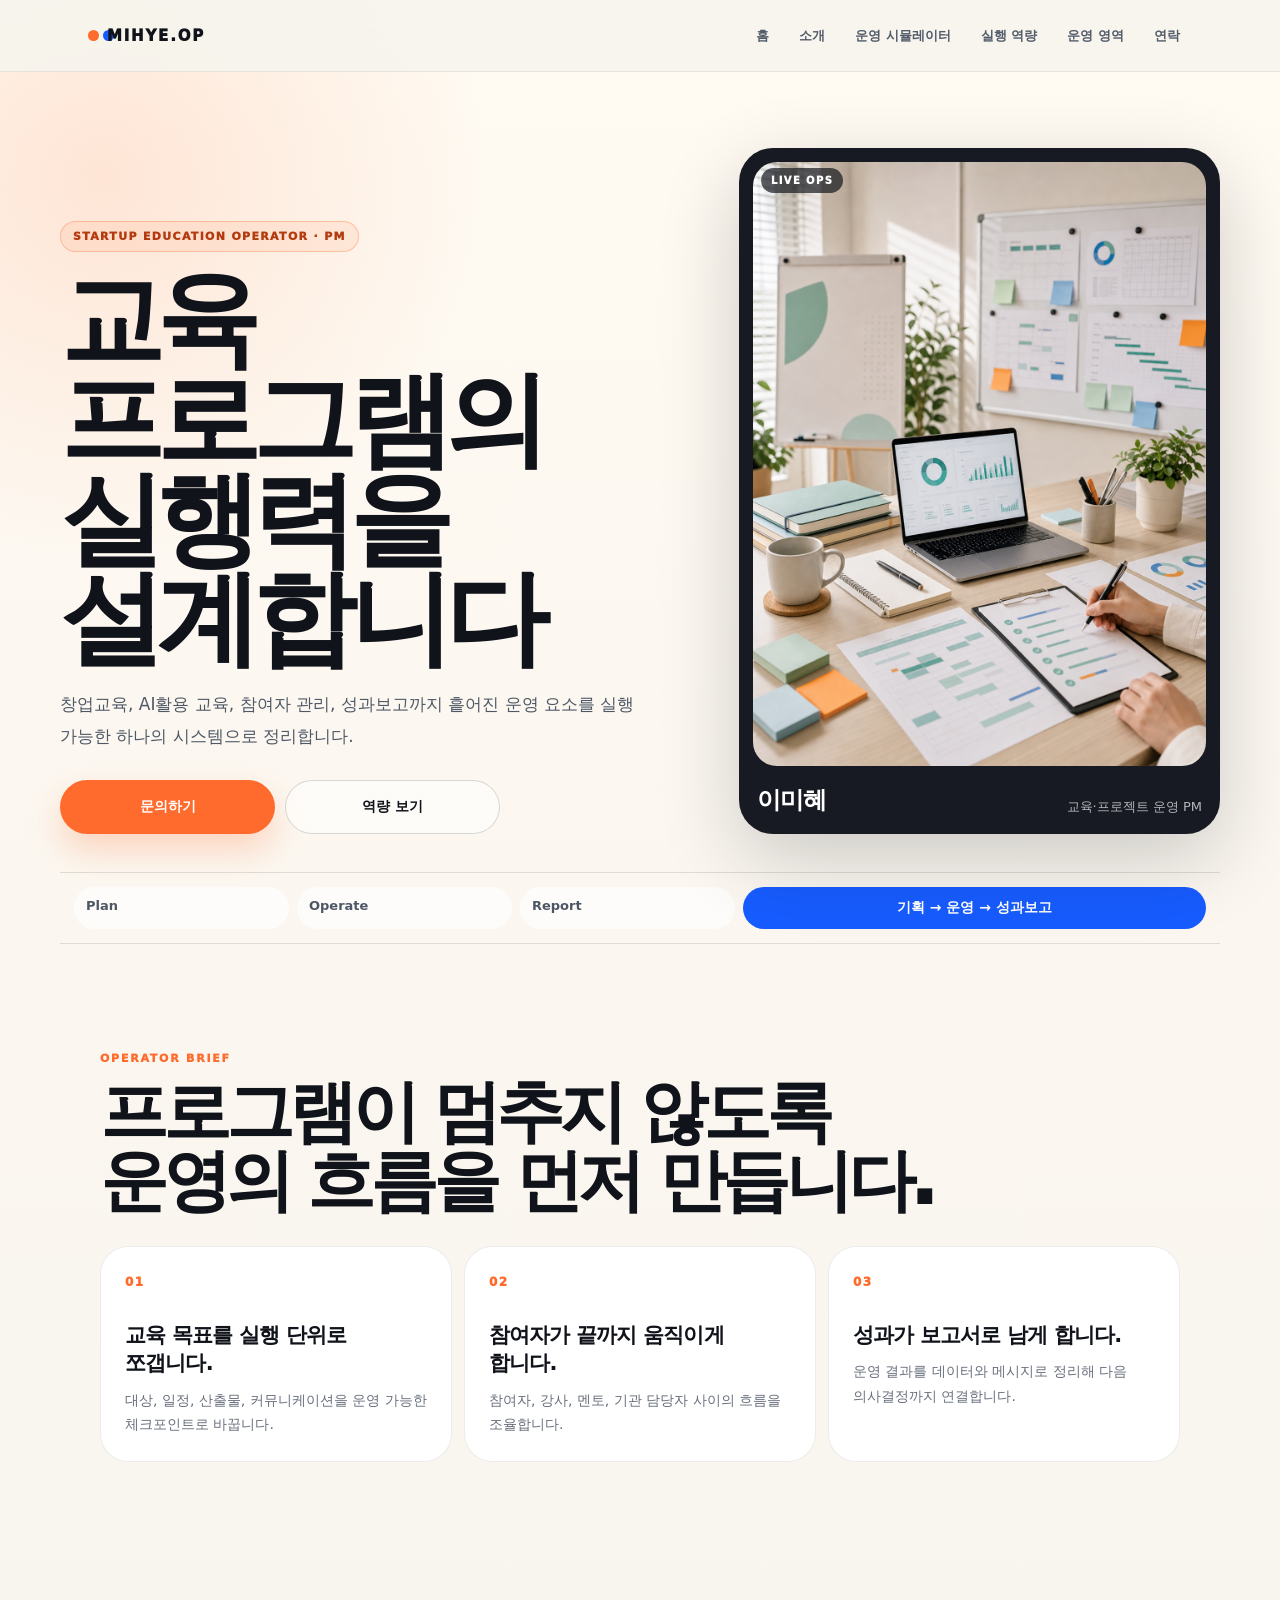
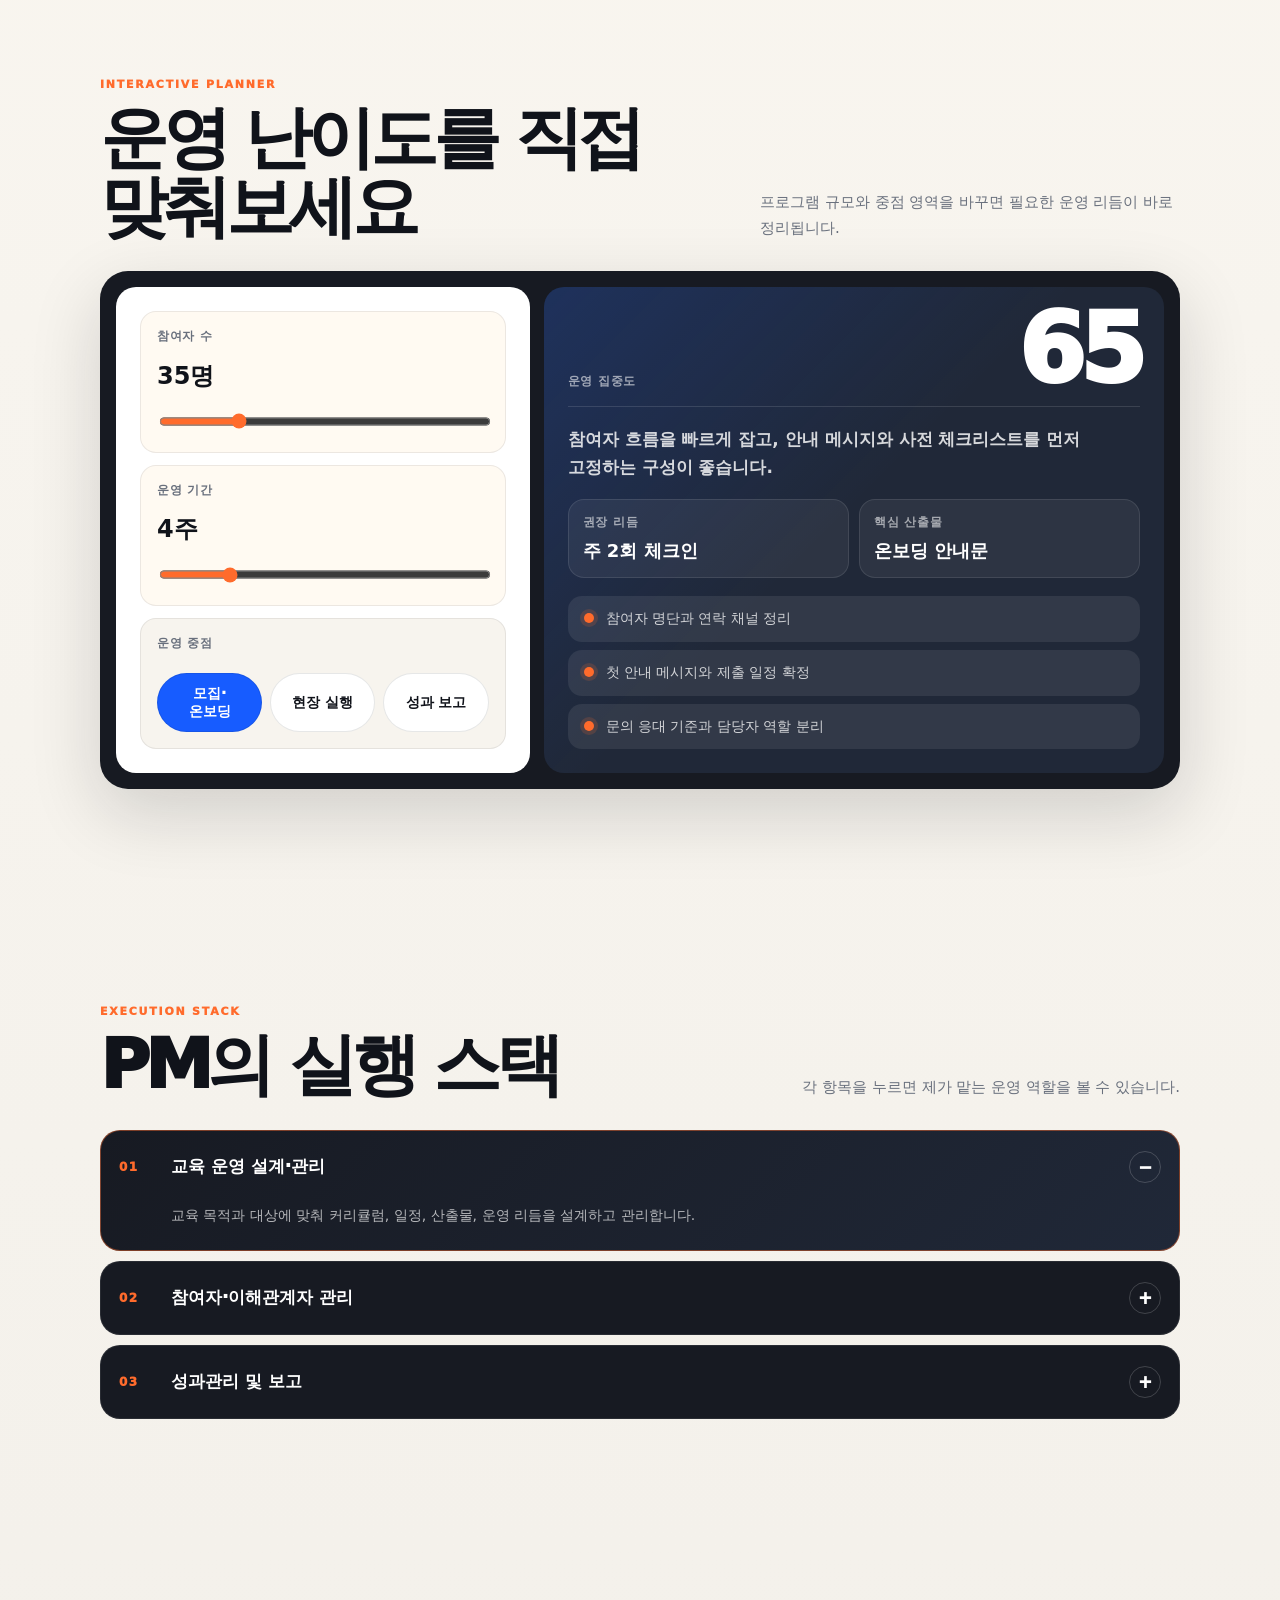
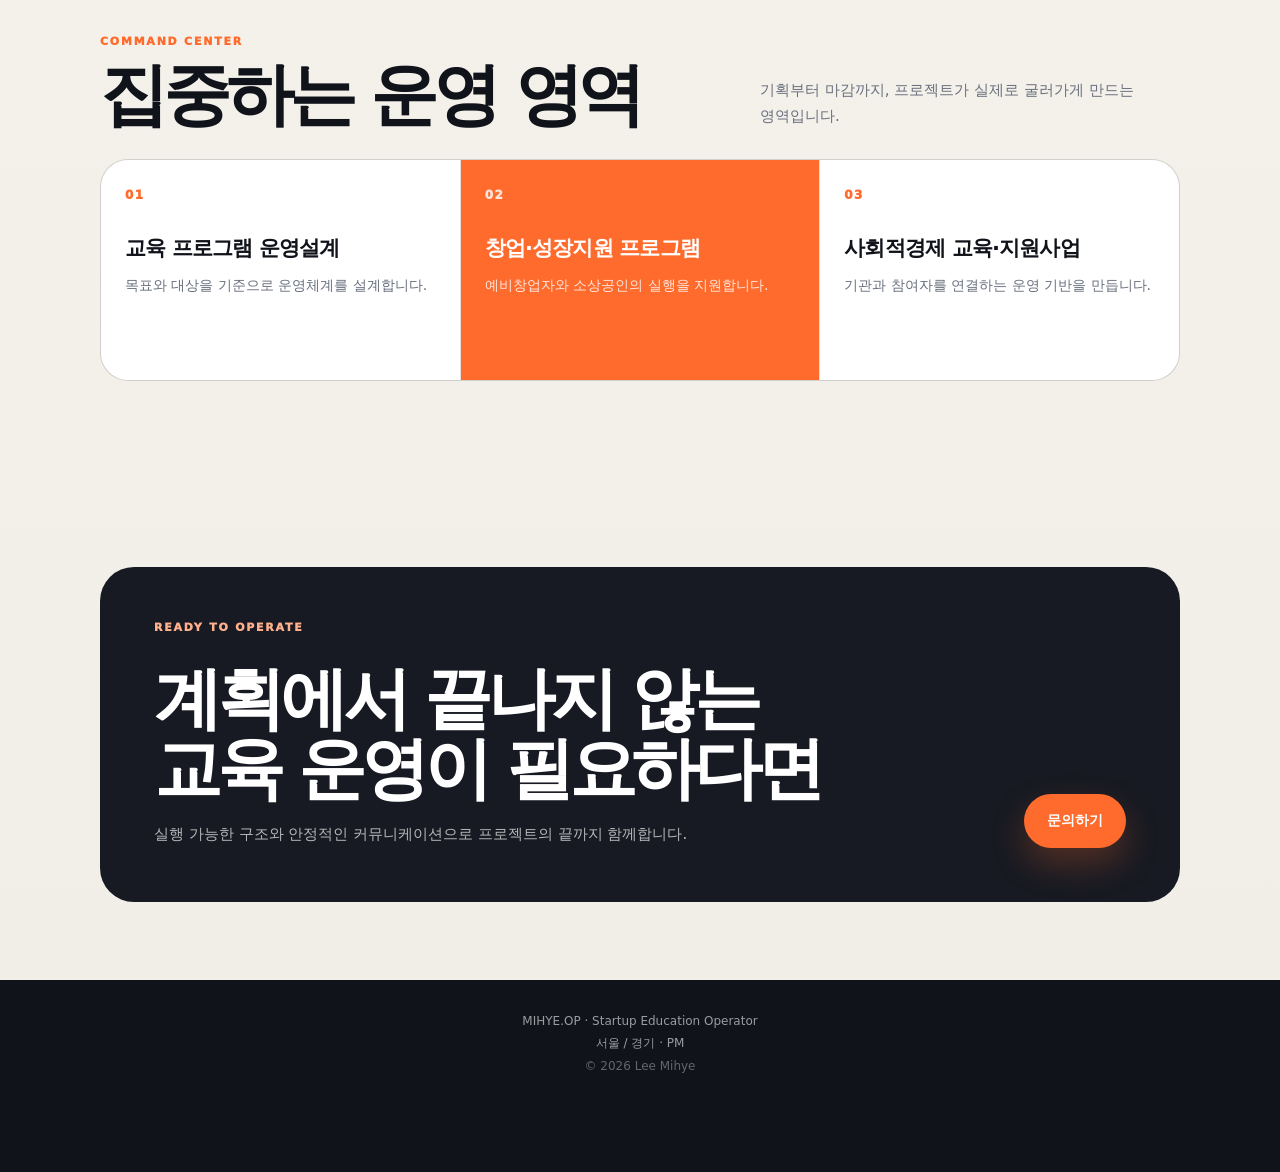
==== commit 4926ef84: "Update homepage operations content" ====
--- a/index.html
+++ b/index.html
@@ -18,8 +18,8 @@
     />
     <meta property="og:type" content="profile" />
     <meta property="og:url" content="https://dlalgp75-del.github.io/" />
-    <meta property="og:image" content="https://dlalgp75-del.github.io/assets/%EB%AA%85%ED%95%A8%EC%9D%B4%EB%AF%B8%EC%A7%80-%EC%82%AC%EC%A7%84.webp" />
-    <meta property="og:image:alt" content="교육·프로젝트 운영 PM 이미혜 프로필 이미지" />
+    <meta property="og:image" content="https://dlalgp75-del.github.io/assets/operations-profile.png" />
+    <meta property="og:image:alt" content="교육·프로젝트 운영 PM의 운영 데스크 이미지" />
 
     <meta name="theme-color" content="#ff6b2c" />
     <link rel="icon" href="assets/favicon.svg" type="image/svg+xml" />
@@ -41,6 +41,7 @@
         <nav class="site-nav" id="site-nav" aria-label="주요 메뉴">
           <a href="#hero">홈</a>
           <a href="#profile">소개</a>
+          <a href="#ops-simulator">운영 시뮬레이터</a>
           <a href="#expertise">실행 역량</a>
           <a href="#work">운영 영역</a>
           <a href="#contact">연락</a>
@@ -67,8 +68,8 @@
           <div class="operator-card" aria-label="이미혜 운영 PM 프로필">
             <div class="photo-panel">
               <img
-                src="assets/명함이미지-사진.webp"
-                alt="교육 프로그램 운영 현장의 이미혜 PM"
+                src="assets/operations-profile.png"
+                alt="교육 프로그램 운영을 위한 노트북, 일정표, 체크리스트가 놓인 운영 데스크"
                 width="600"
                 height="800"
               />
@@ -112,6 +113,64 @@
         </div>
       </section>
 
+      <section class="ops-simulator section" id="ops-simulator" aria-labelledby="ops-simulator-title">
+        <div class="section-heading section-heading-split">
+          <div>
+            <p class="eyebrow">Interactive Planner</p>
+            <h2 id="ops-simulator-title">운영 난이도를 직접 맞춰보세요</h2>
+          </div>
+          <p class="section-description">프로그램 규모와 중점 영역을 바꾸면 필요한 운영 리듬이 바로 정리됩니다.</p>
+        </div>
+
+        <div class="simulator-panel" data-ops-simulator>
+          <div class="simulator-controls" aria-label="운영 조건 선택">
+            <label class="range-control" for="participant-count">
+              <span>참여자 수</span>
+              <strong><output for="participant-count" data-participant-output>35명</output></strong>
+              <input id="participant-count" type="range" min="10" max="120" value="35" step="5" data-participant-range />
+            </label>
+
+            <label class="range-control" for="program-weeks">
+              <span>운영 기간</span>
+              <strong><output for="program-weeks" data-week-output>4주</output></strong>
+              <input id="program-weeks" type="range" min="2" max="12" value="4" step="1" data-week-range />
+            </label>
+
+            <div class="focus-control" role="group" aria-label="운영 중점 선택">
+              <p>운영 중점</p>
+              <button class="is-active" type="button" data-focus-option="launch" aria-pressed="true">모집·온보딩</button>
+              <button type="button" data-focus-option="live" aria-pressed="false">현장 실행</button>
+              <button type="button" data-focus-option="report" aria-pressed="false">성과 보고</button>
+            </div>
+          </div>
+
+          <div class="simulator-result" aria-live="polite">
+            <div class="result-score">
+              <span>운영 집중도</span>
+              <strong data-ops-score>62</strong>
+            </div>
+            <p class="result-message" data-ops-message>
+              참여자 흐름을 빠르게 잡고, 안내 메시지와 사전 체크리스트를 먼저 고정하는 구성이 좋습니다.
+            </p>
+            <div class="result-grid">
+              <article>
+                <span>권장 리듬</span>
+                <strong data-ops-rhythm>주 2회 체크인</strong>
+              </article>
+              <article>
+                <span>핵심 산출물</span>
+                <strong data-ops-deliverable>온보딩 안내문</strong>
+              </article>
+            </div>
+            <ul class="ops-checklist" data-ops-checklist>
+              <li>참여자 명단과 연락 채널 정리</li>
+              <li>첫 안내 메시지와 제출 일정 확정</li>
+              <li>문의 응대 기준과 담당자 역할 분리</li>
+            </ul>
+          </div>
+        </div>
+      </section>
+
       <section class="expertise section" id="expertise" aria-labelledby="expertise-title">
         <div class="section-heading section-heading-split">
           <div>
@@ -126,30 +185,18 @@
             <h3>
               <button type="button" aria-expanded="true">
                 <span class="index">01</span>
-                <span>창업교육 운영설계</span>
+                <span>교육 운영 설계·관리</span>
                 <span class="toggle" aria-hidden="true">−</span>
               </button>
             </h3>
             <div class="accordion-panel">
-              <p>교육 목적과 대상에 맞춰 커리큘럼, 일정, 산출물, 운영 리듬을 설계합니다.</p>
+              <p>교육 목적과 대상에 맞춰 커리큘럼, 일정, 산출물, 운영 리듬을 설계하고 관리합니다.</p>
             </div>
           </article>
           <article class="accordion-item">
             <h3>
               <button type="button" aria-expanded="false">
                 <span class="index">02</span>
-                <span>AI활용 교육 운영</span>
-                <span class="toggle" aria-hidden="true">+</span>
-              </button>
-            </h3>
-            <div class="accordion-panel" hidden>
-              <p>현장에서 바로 적용할 수 있는 AI 활용 교육을 기획하고 실행 흐름을 관리합니다.</p>
-            </div>
-          </article>
-          <article class="accordion-item">
-            <h3>
-              <button type="button" aria-expanded="false">
-                <span class="index">03</span>
                 <span>참여자·이해관계자 관리</span>
                 <span class="toggle" aria-hidden="true">+</span>
               </button>
@@ -161,7 +208,7 @@
           <article class="accordion-item">
             <h3>
               <button type="button" aria-expanded="false">
-                <span class="index">04</span>
+                <span class="index">03</span>
                 <span>성과관리 및 보고</span>
                 <span class="toggle" aria-hidden="true">+</span>
               </button>
@@ -189,16 +236,11 @@
           </article>
           <article>
             <span>02</span>
-            <h3>AI활용 창업교육</h3>
-            <p>실무에 바로 적용할 수 있는 교육 흐름을 만듭니다.</p>
-          </article>
-          <article>
-            <span>03</span>
             <h3>창업·성장지원 프로그램</h3>
             <p>예비창업자와 소상공인의 실행을 지원합니다.</p>
           </article>
           <article>
-            <span>04</span>
+            <span>03</span>
             <h3>사회적경제 교육·지원사업</h3>
             <p>기관과 참여자를 연결하는 운영 기반을 만듭니다.</p>
           </article>
--- a/style.css
+++ b/style.css
@@ -269,9 +269,8 @@
   width: 100%;
   height: 100%;
   min-height: 380px;
-  object-fit: contain;
-  object-position: center bottom;
-  padding: 58px 48px 0;
+  object-fit: cover;
+  object-position: center;
 }
 
 .operator-meta {
@@ -400,6 +399,182 @@
   color: var(--muted);
   font-size: 14px;
   line-height: 1.75;
+}
+
+.ops-simulator {
+  padding-top: 34px;
+}
+
+.simulator-panel {
+  display: grid;
+  gap: 14px;
+  padding: 14px;
+  background: var(--charcoal);
+  border-radius: 28px;
+  box-shadow: 0 24px 70px rgba(16, 19, 26, 0.16);
+}
+
+.simulator-controls,
+.simulator-result {
+  border-radius: 20px;
+}
+
+.simulator-controls {
+  display: grid;
+  gap: 12px;
+  padding: 18px;
+  background: #fff;
+}
+
+.range-control {
+  display: grid;
+  gap: 10px;
+  padding: 16px;
+  border: 1px solid rgba(16, 19, 26, 0.08);
+  border-radius: 16px;
+  background: #fffaf2;
+}
+
+.range-control span,
+.focus-control p,
+.result-score span,
+.result-grid span {
+  margin: 0;
+  color: var(--muted);
+  font-size: 12px;
+  font-weight: 900;
+  letter-spacing: 0.06em;
+}
+
+.range-control strong {
+  color: var(--ink);
+  font-size: 24px;
+  line-height: 1;
+}
+
+.range-control input {
+  width: 100%;
+  accent-color: var(--orange);
+  cursor: pointer;
+}
+
+.focus-control {
+  display: grid;
+  gap: 8px;
+  padding: 16px;
+  border: 1px solid rgba(16, 19, 26, 0.08);
+  border-radius: 16px;
+  background: #f7f4ee;
+}
+
+.focus-control button {
+  min-height: 46px;
+  padding: 0 14px;
+  border: 1px solid rgba(16, 19, 26, 0.1);
+  border-radius: 999px;
+  background: #fff;
+  color: var(--ink);
+  font-size: 14px;
+  font-weight: 950;
+  cursor: pointer;
+  transition: background 0.18s ease, color 0.18s ease, transform 0.18s ease;
+}
+
+.focus-control button:hover {
+  transform: translateY(-1px);
+}
+
+.focus-control button.is-active {
+  background: var(--blue);
+  color: #fff;
+}
+
+.simulator-result {
+  display: grid;
+  gap: 18px;
+  padding: 22px;
+  background:
+    linear-gradient(135deg, rgba(23, 92, 255, 0.18), transparent 48%),
+    #202838;
+  color: #fff;
+}
+
+.result-score {
+  display: flex;
+  align-items: end;
+  justify-content: space-between;
+  gap: 16px;
+  padding-bottom: 16px;
+  border-bottom: 1px solid rgba(255, 255, 255, 0.12);
+}
+
+.result-score span,
+.result-grid span {
+  color: rgba(255, 255, 255, 0.58);
+}
+
+.result-score strong {
+  font-size: clamp(54px, 18vw, 96px);
+  font-weight: 950;
+  letter-spacing: -0.06em;
+  line-height: 0.82;
+}
+
+.result-message {
+  margin: 0;
+  color: rgba(255, 255, 255, 0.82);
+  font-size: 17px;
+  font-weight: 800;
+  line-height: 1.65;
+}
+
+.result-grid {
+  display: grid;
+  gap: 10px;
+}
+
+.result-grid article {
+  display: grid;
+  gap: 8px;
+  padding: 14px;
+  border: 1px solid rgba(255, 255, 255, 0.1);
+  border-radius: 16px;
+  background: rgba(255, 255, 255, 0.06);
+}
+
+.result-grid strong {
+  font-size: 18px;
+  line-height: 1.35;
+}
+
+.ops-checklist {
+  margin: 0;
+  padding: 0;
+  display: grid;
+  gap: 8px;
+  list-style: none;
+}
+
+.ops-checklist li {
+  position: relative;
+  padding: 12px 12px 12px 38px;
+  border-radius: 14px;
+  background: rgba(255, 255, 255, 0.08);
+  color: rgba(255, 255, 255, 0.78);
+  font-size: 14px;
+  line-height: 1.55;
+}
+
+.ops-checklist li::before {
+  content: "";
+  position: absolute;
+  top: 17px;
+  left: 16px;
+  width: 10px;
+  height: 10px;
+  border-radius: 50%;
+  background: var(--orange);
+  box-shadow: 0 0 0 4px rgba(255, 107, 44, 0.16);
 }
 
 .accordion {
@@ -655,7 +830,7 @@
   }
 
   .photo-panel img {
-    padding: 88px 76px 0;
+    padding: 0;
   }
 
   .command-strip {
@@ -678,6 +853,28 @@
 
   .brief-grid {
     grid-template-columns: repeat(3, 1fr);
+  }
+
+  .simulator-panel {
+    grid-template-columns: minmax(280px, 0.8fr) minmax(0, 1.2fr);
+    padding: 16px;
+  }
+
+  .simulator-controls,
+  .simulator-result {
+    padding: 24px;
+  }
+
+  .focus-control {
+    grid-template-columns: repeat(3, 1fr);
+  }
+
+  .focus-control p {
+    grid-column: 1 / -1;
+  }
+
+  .result-grid {
+    grid-template-columns: repeat(2, 1fr);
   }
 
   .work-grid {
@@ -703,6 +900,6 @@
 
 @media (min-width: 1080px) {
   .work-grid {
-    grid-template-columns: repeat(4, 1fr);
-  }
-}
+    grid-template-columns: repeat(3, 1fr);
+  }
+}
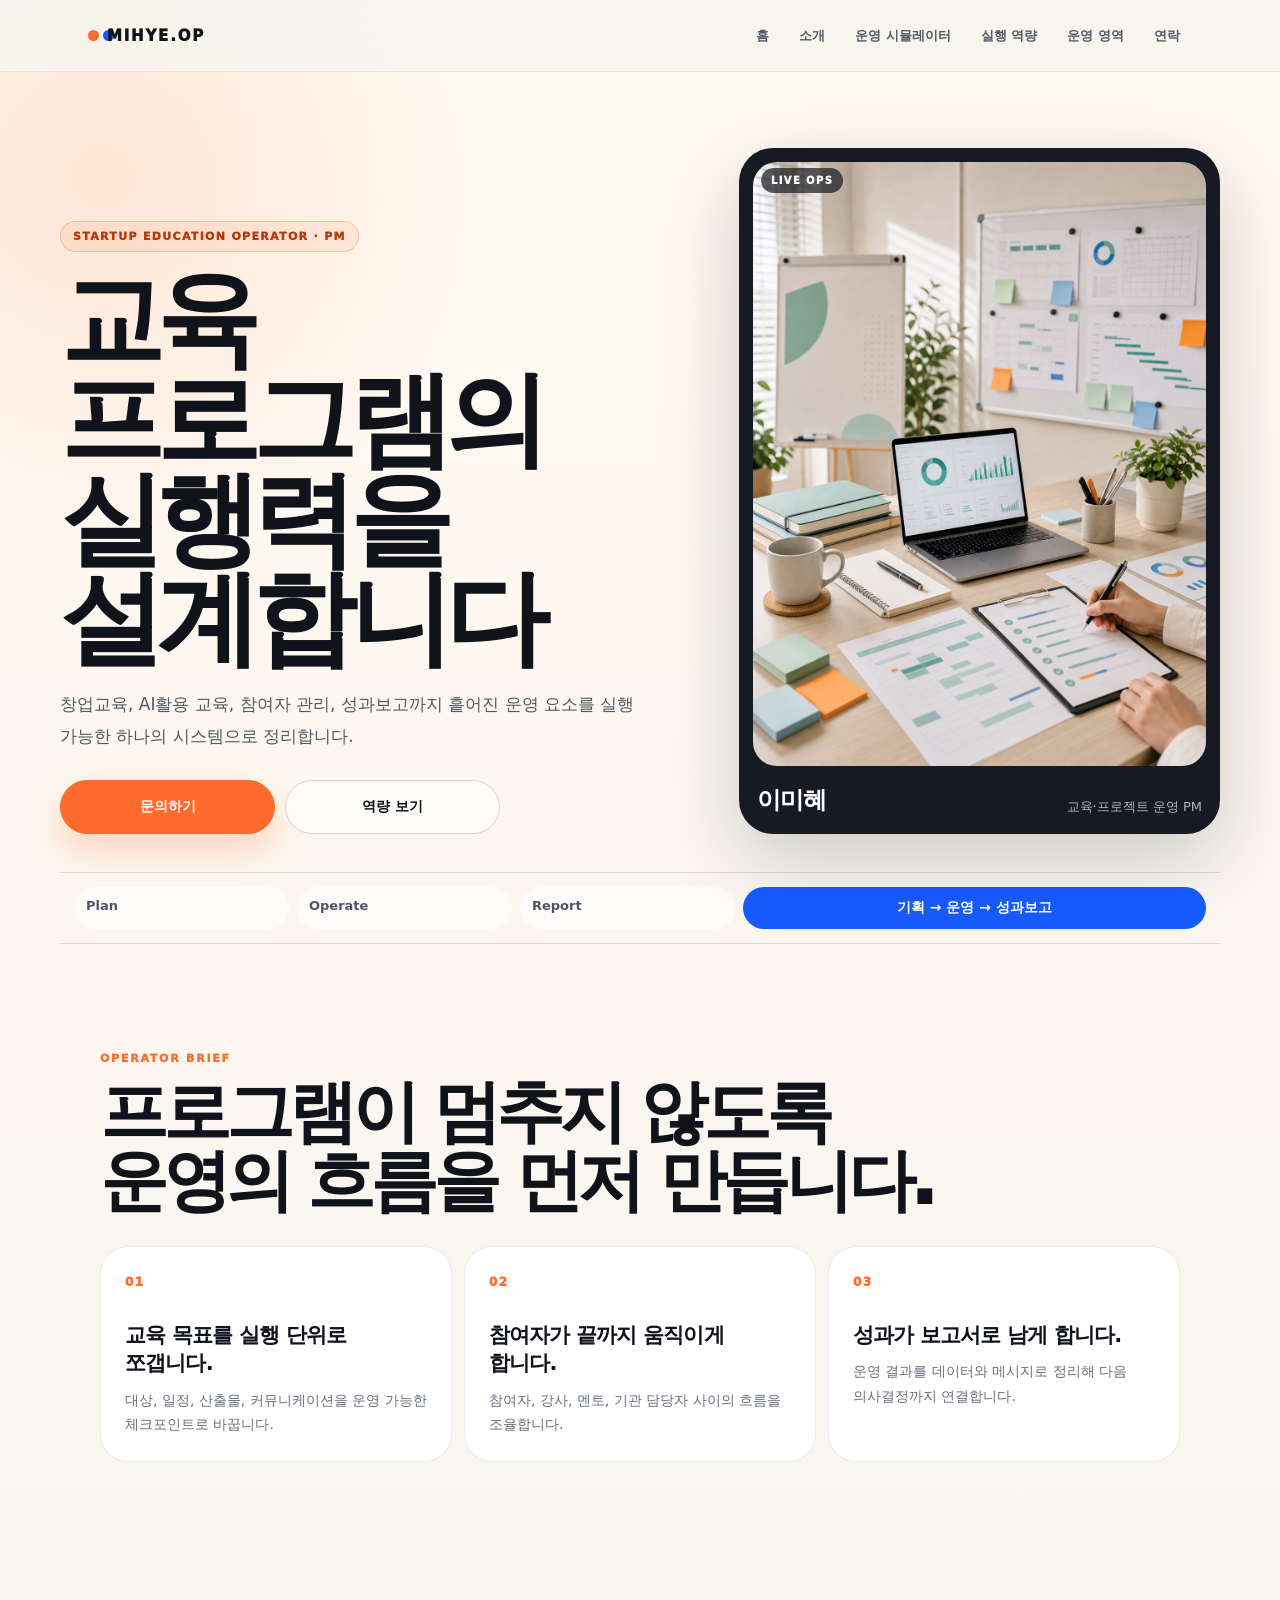
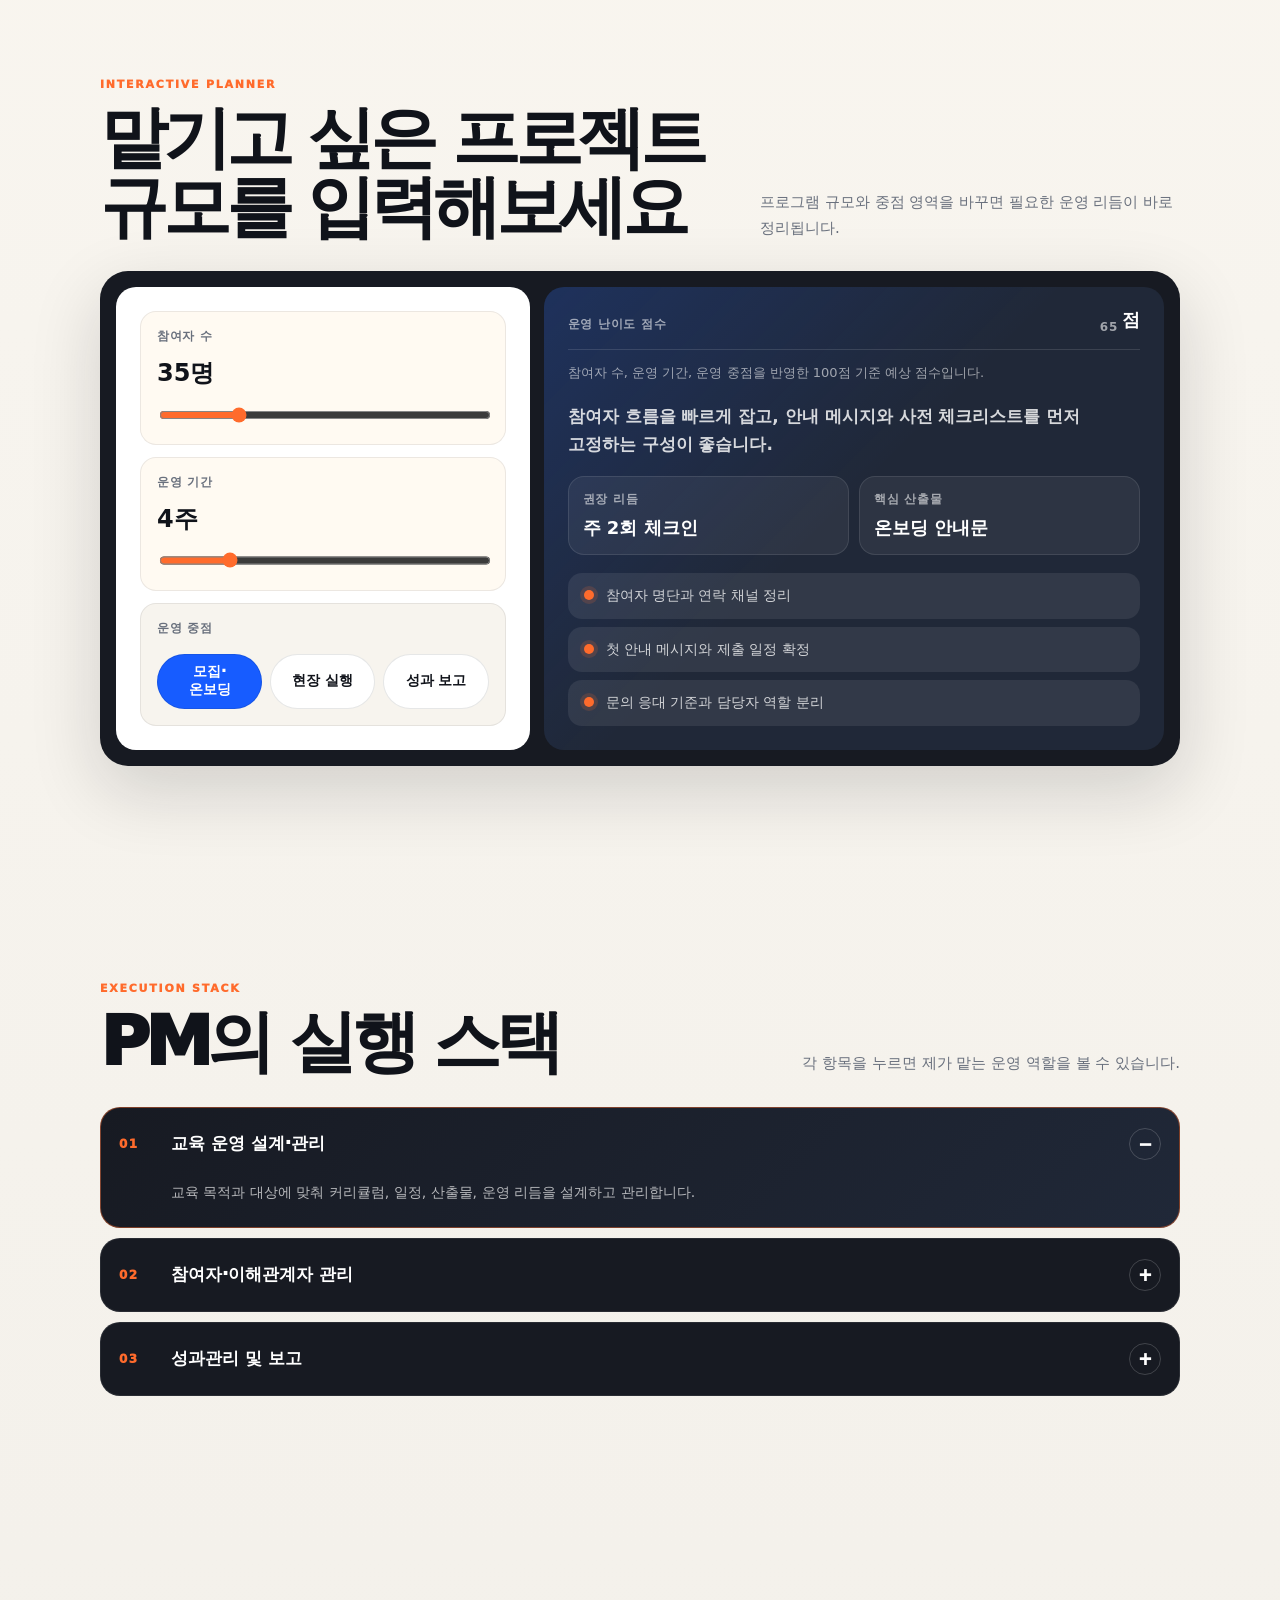
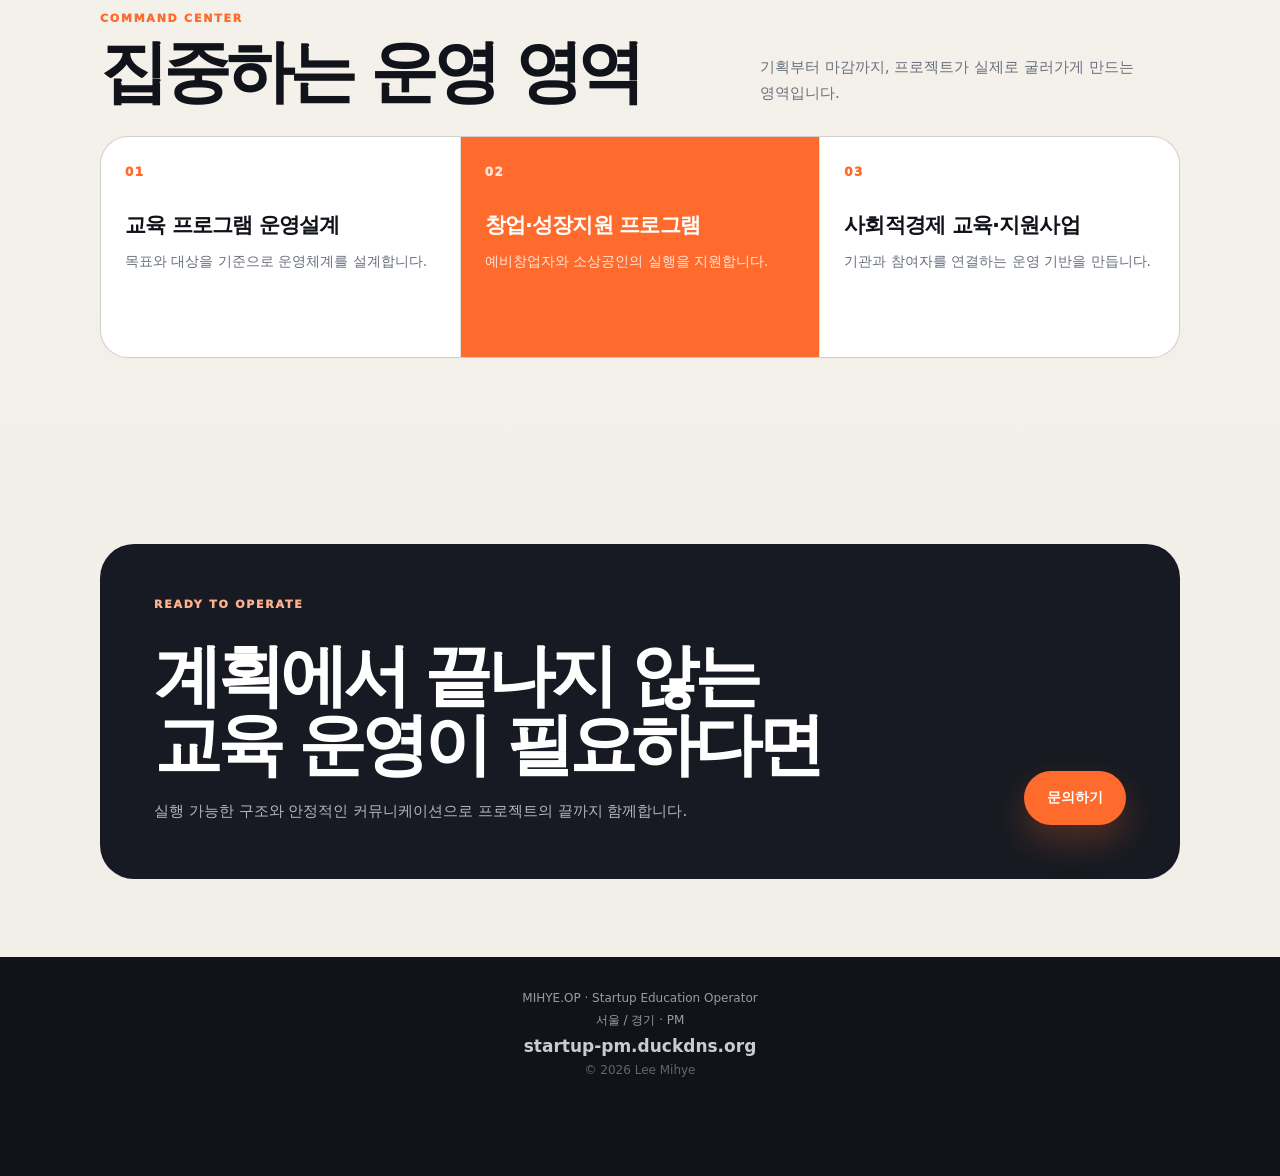
==== commit 257d73af: "Clarify homepage project planner" ====
--- a/index.html
+++ b/index.html
@@ -117,7 +117,7 @@
         <div class="section-heading section-heading-split">
           <div>
             <p class="eyebrow">Interactive Planner</p>
-            <h2 id="ops-simulator-title">운영 난이도를 직접 맞춰보세요</h2>
+            <h2 id="ops-simulator-title">맡기고 싶은 프로젝트 규모를 입력해보세요</h2>
           </div>
           <p class="section-description">프로그램 규모와 중점 영역을 바꾸면 필요한 운영 리듬이 바로 정리됩니다.</p>
         </div>
@@ -146,9 +146,10 @@
 
           <div class="simulator-result" aria-live="polite">
             <div class="result-score">
-              <span>운영 집중도</span>
-              <strong data-ops-score>62</strong>
-            </div>
+              <span>운영 난이도 점수</span>
+              <strong><span data-ops-score>62</span><small>점</small></strong>
+            </div>
+            <p class="result-note">참여자 수, 운영 기간, 운영 중점을 반영한 100점 기준 예상 점수입니다.</p>
             <p class="result-message" data-ops-message>
               참여자 흐름을 빠르게 잡고, 안내 메시지와 사전 체크리스트를 먼저 고정하는 구성이 좋습니다.
             </p>
@@ -260,6 +261,7 @@
     <footer>
       <p>MIHYE.OP · Startup Education Operator</p>
       <p>서울 / 경기 · PM</p>
+      <p><a class="footer-link" href="https://startup-pm.duckdns.org/">startup-pm.duckdns.org</a></p>
       <p class="copyright">© <span id="year"></span> Lee Mihye</p>
     </footer>
 
--- a/style.css
+++ b/style.css
@@ -514,10 +514,27 @@
 }
 
 .result-score strong {
+  display: inline-flex;
+  align-items: end;
+  gap: 4px;
   font-size: clamp(54px, 18vw, 96px);
   font-weight: 950;
   letter-spacing: -0.06em;
   line-height: 0.82;
+}
+
+.result-score small {
+  margin-bottom: 4px;
+  font-size: 18px;
+  letter-spacing: 0;
+  line-height: 1;
+}
+
+.result-note {
+  margin: -6px 0 0;
+  color: rgba(255, 255, 255, 0.58);
+  font-size: 13px;
+  line-height: 1.65;
 }
 
 .result-message {
@@ -714,6 +731,16 @@
 
 footer p {
   margin-bottom: 7px;
+}
+
+.footer-link {
+  color: rgba(255, 255, 255, 0.78);
+  font-size: 17px;
+  font-weight: 850;
+}
+
+.footer-link:hover {
+  color: #fff;
 }
 
 .copyright {
